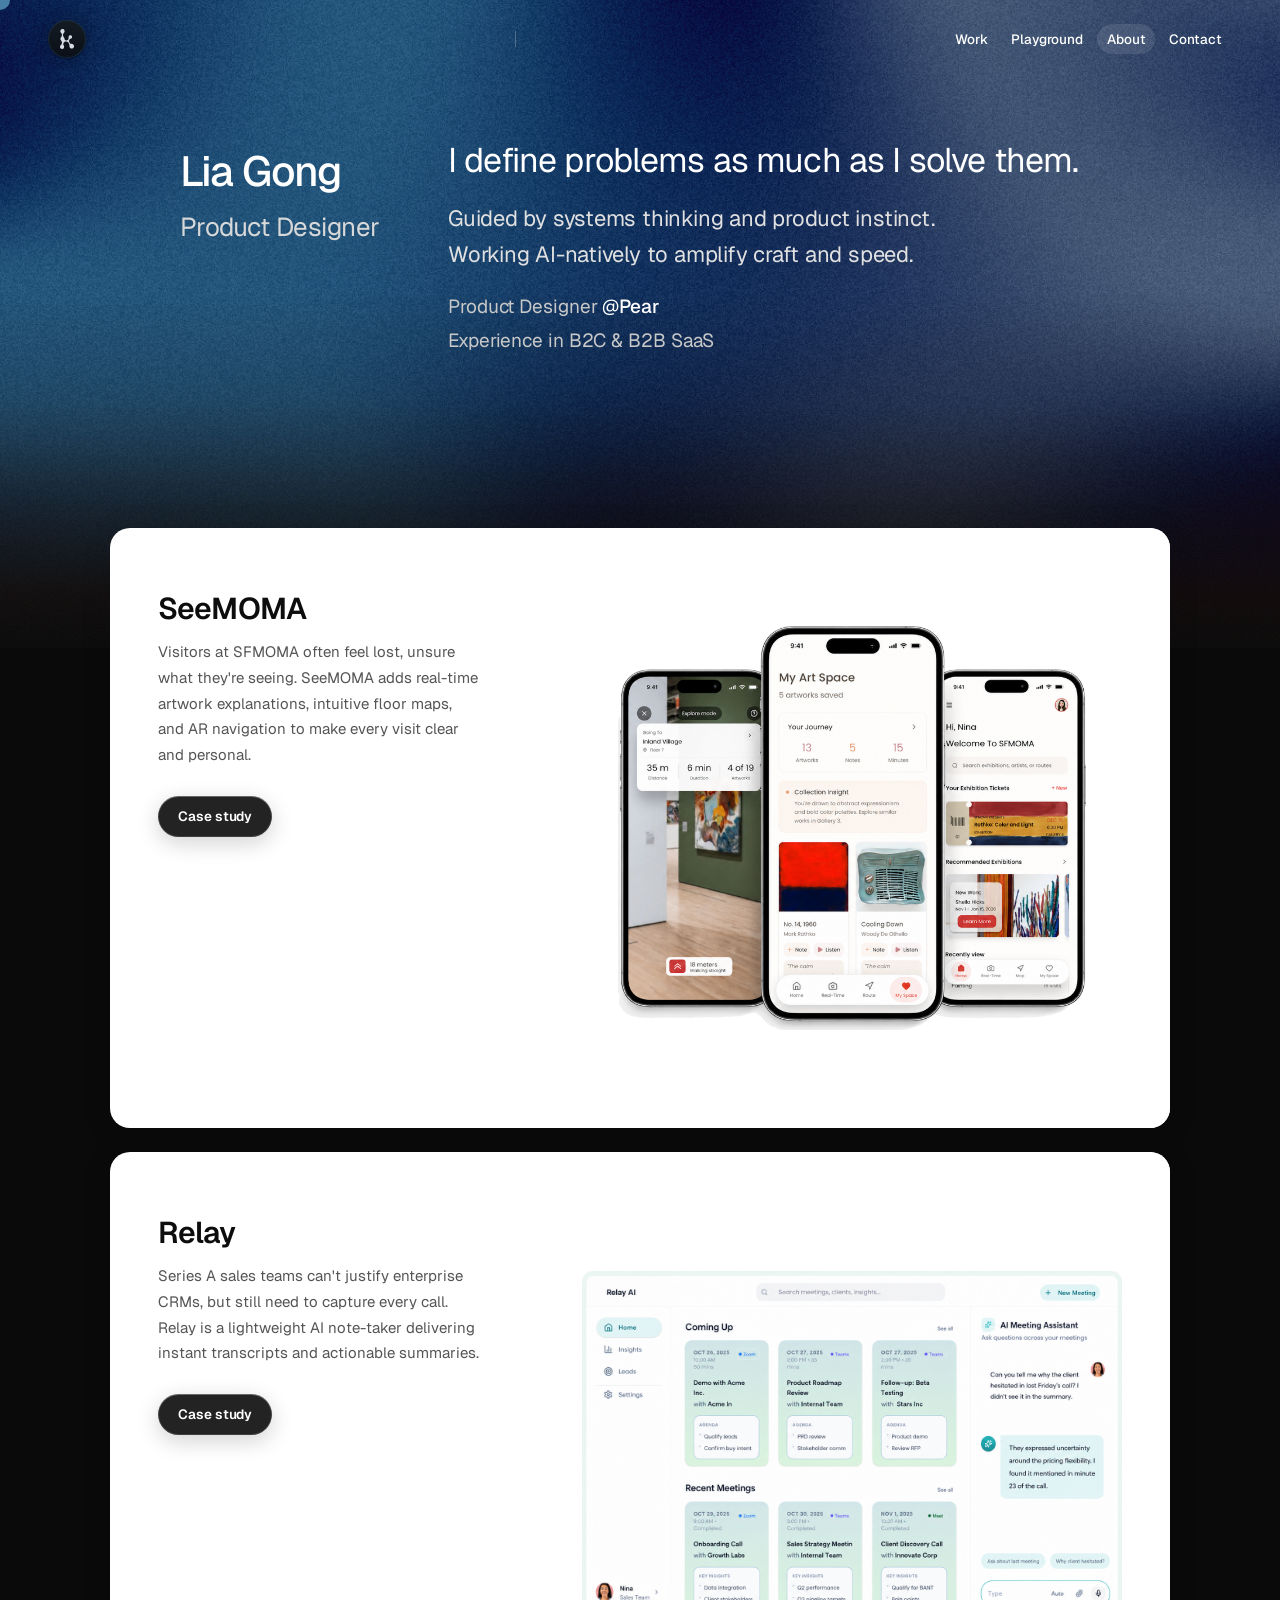
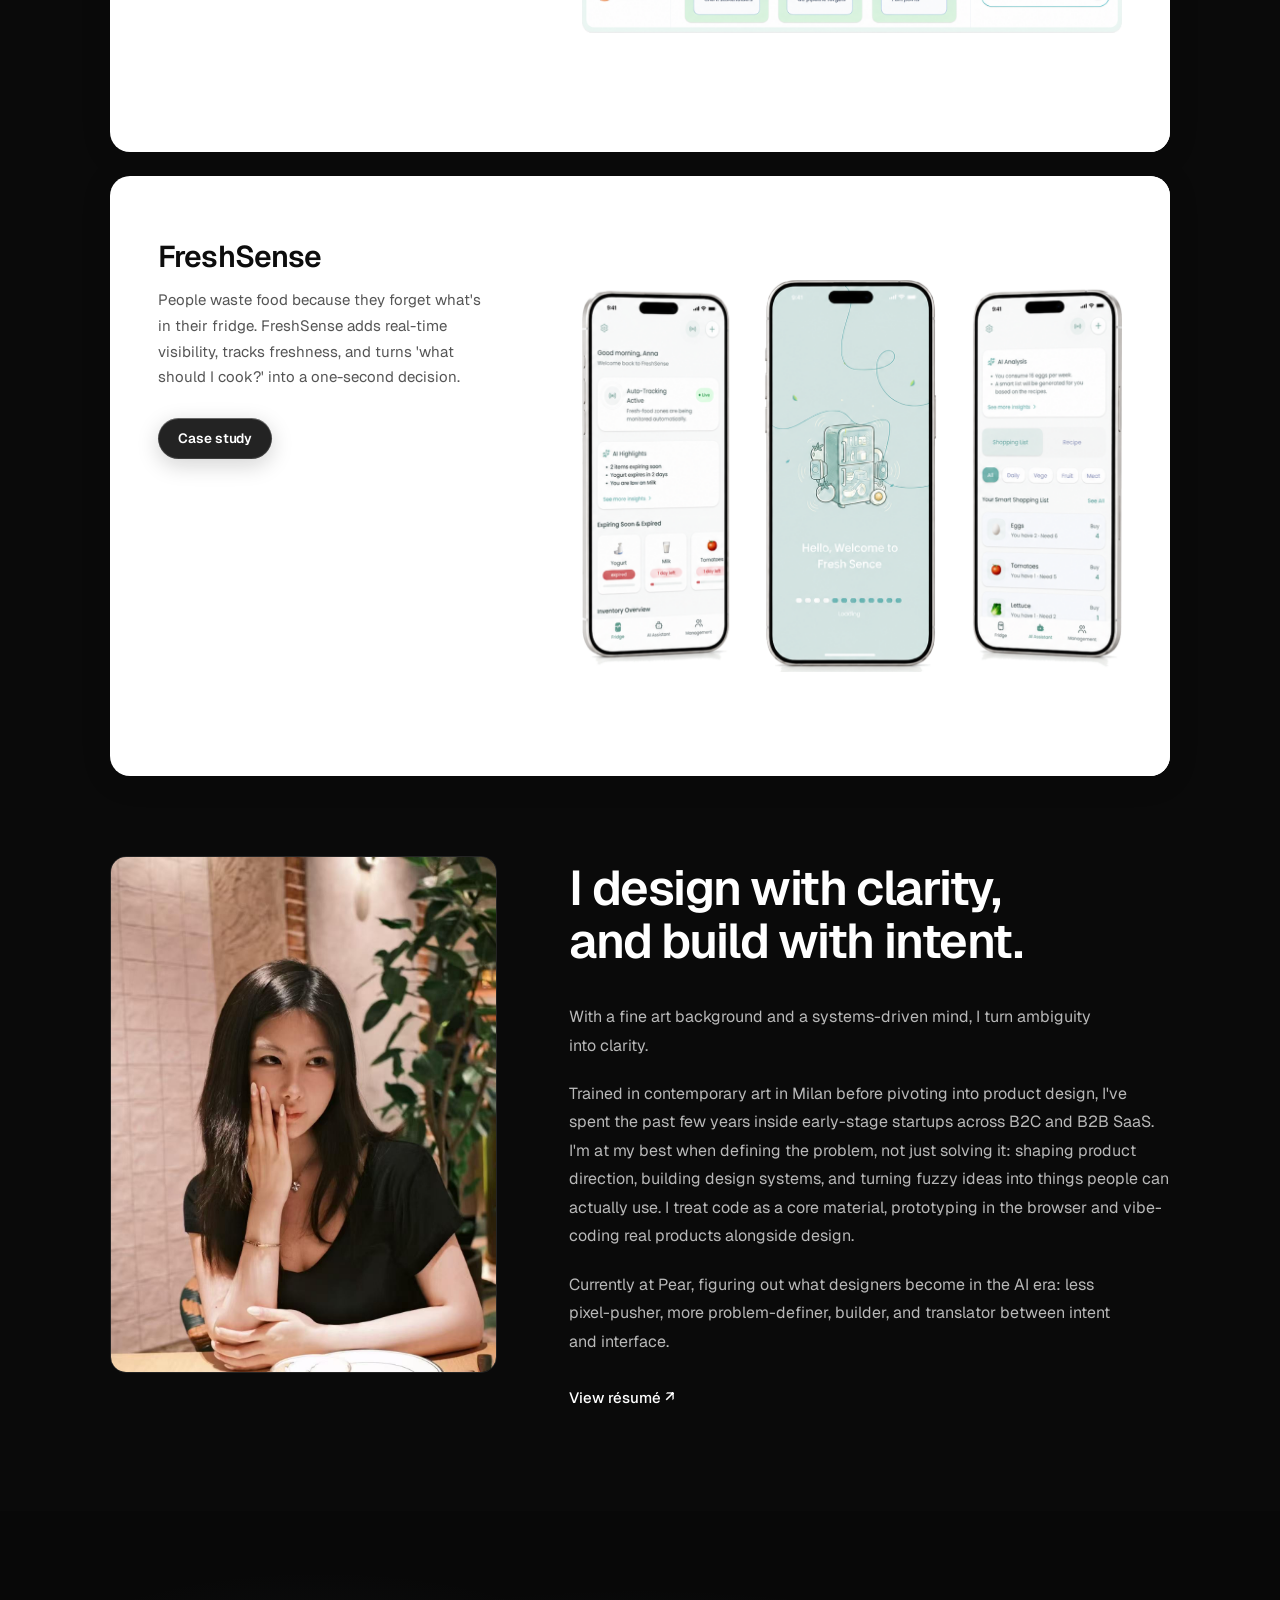
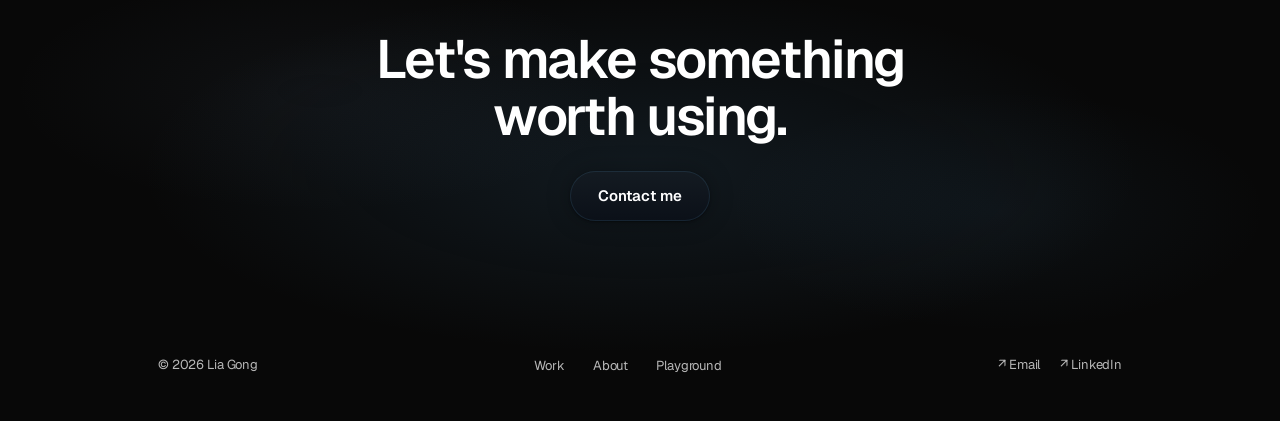
==== index.html @ f89f42bf "Rewrite About section copy Co-Authored-By: Claude Opus 4.7 (1M context) <noreply@anthropic.com>" ====
<!doctype html>
<html lang="en">
<head>
  <meta charset="utf-8">
  <meta name="viewport" content="width=device-width, initial-scale=1">
  <title>Lia Gong · Product Designer</title>
  <meta name="description" content="Product designer who turns ambiguity into clarity. Guided by systems thinking and a product-first mindset.">

  <!-- Design tokens — single source of truth at project root -->
  <link rel="stylesheet" href="colors_and_type.css">

  <style>
/* ============================================================
   RESET & BASE
   ============================================================ */
*, *::before, *::after { box-sizing: border-box; margin: 0; padding: 0; }
html { scroll-behavior: smooth; -webkit-font-smoothing: antialiased; text-rendering: optimizeLegibility; }
body { background: var(--paper); color: var(--ink); font-family: var(--sans); font-size: 16px; line-height: 1.55; overflow-x: hidden; }
a { color: inherit; text-decoration: none; transition: color var(--dur-fast) var(--ease-out); }
::selection { background: var(--accent); color: var(--accent-ink); }

/* ============================================================
   SPRING ANIMATIONS  (Addison-style: y→0 with spring overshoot)
   ============================================================ */
@keyframes springUp {
  0%   { opacity: 0; transform: translateY(36px); }
  55%  { opacity: 1; transform: translateY(-5px); }
  75%  { transform: translateY(2.5px); }
  90%  { transform: translateY(-1px); }
  100% { opacity: 1; transform: translateY(0); }
}
@keyframes springCard {
  0%   { opacity: 0; transform: translateY(56px); }
  55%  { opacity: 1; transform: translateY(-7px); }
  78%  { transform: translateY(3px); }
  92%  { transform: translateY(-1px); }
  100% { opacity: 1; transform: translateY(0); }
}

/* Hero elements — unified spring entrance (Addison-style) */
.hero-left  { opacity: 0; animation: springUp 0.75s cubic-bezier(0.22,1,0.36,1) 0.15s forwards; }
.hero-right { opacity: 0; animation: springUp 0.75s cubic-bezier(0.22,1,0.36,1) 0.30s forwards; }

/* General scroll reveal (non-card) */
.reveal { opacity: 0; transform: translateY(22px); transition: opacity 0.65s var(--ease-out), transform 0.65s var(--ease-out); }
.reveal.visible { opacity: 1; transform: none; }
.reveal-delay-1 { transition-delay: 90ms; }
.reveal-delay-2 { transition-delay: 180ms; }
.reveal-delay-3 { transition-delay: 270ms; }

/* ============================================================
   NAV
   ============================================================ */
.nav {
  position: fixed; top: 0; left: 50%; transform: translateX(-50%);
  width: 100%; max-width: 100%; z-index: 50;
  display: flex; align-items: center; justify-content: space-between;
  padding: 20px 48px;
  background: transparent;
  border-bottom: 1px solid transparent;
  transition:
    top 0.45s var(--ease-out),
    max-width 0.45s var(--ease-out),
    padding 0.45s var(--ease-out),
    background 0.45s var(--ease-out),
    border-radius 0.45s var(--ease-out),
    border-color 0.45s var(--ease-out),
    box-shadow 0.45s var(--ease-out),
    gap 0.45s var(--ease-out);
}
.nav.scrolled {
  top: 14px;
  width: fit-content;
  max-width: 560px;
  padding: 9px 14px;
  gap: 16px;
  justify-content: flex-start;
  background: var(--chrome-glass-strong);
  backdrop-filter: blur(20px); -webkit-backdrop-filter: blur(20px);
  border-radius: 999px;
  border-color: var(--tint-2);
  box-shadow: 0 0 0 1px var(--tint-1), 0 8px 32px rgba(0,0,0,0.55);
}

/* Logo glass — same recipe as .pill-btn: dark gradient base, layered pill
   shadow for the rim/glow, sweep shimmer on hover. Keeps brand consistency
   between the nav corner and the CTA buttons.                              */
.nav-logo {
  display: inline-flex; align-items: center; justify-content: center;
  flex-shrink: 0; text-decoration: none;
  width: 38px; height: 38px;
  background: var(--btn-bg);
  border-radius: 50%;
  box-shadow: var(--shadow-pill);
  position: relative; overflow: hidden;
  transition: box-shadow var(--dur-base) var(--ease-out),
              transform   var(--dur-fast) var(--ease-out);
}
.nav-logo::before {
  content: "";
  position: absolute; inset: 0;
  background: linear-gradient(105deg, transparent 35%, var(--tint-2) 50%, transparent 65%);
  transform: translateX(-100%);
  transition: transform 0.55s var(--ease-out);
  pointer-events: none;
}
.nav-logo:hover { box-shadow: var(--shadow-pill-glow); }
.nav-logo:hover::before { transform: translateX(120%); }
.nav-logo:active { transform: scale(0.97); }
.nav-logo img { display: block; position: relative; z-index: 1; }
.nav-divider {
  width: 1px; height: 16px;
  background: var(--tint-4);
  flex-shrink: 0;
  margin: 0 8px;
  opacity: 0;
  transition: opacity 0.45s var(--ease-out);
}
.nav.scrolled .nav-divider { opacity: 1; }

.nav-right { display: flex; align-items: center; gap: 20px; }
.nav-links { display: flex; gap: 4px; list-style: none; position: relative; }
.nav-links li { position: relative; z-index: 1; }
.nav-links a {
  display: block; padding: 5px 10px;
  font-size: 13.5px; font-weight: 500; color: var(--ink); letter-spacing: -0.005em;
  text-decoration: none; text-underline-offset: 4px;
  text-decoration-color: transparent;
  transition: text-decoration-color var(--dur-fast) var(--ease-out);
  border-radius: 6px;
}
/* pill handles all states — no underline */
.nav-links a:hover,
.nav-links a.active { text-decoration: none; }

/* sliding pill indicator */
.nav-indicator {
  position: absolute; top: 0; left: 0; height: 100%;
  background: var(--tint-2);
  border-radius: 999px;
  pointer-events: none;
  opacity: 0;
  transition: left 0.28s cubic-bezier(0.22,1,0.36,1),
              width 0.28s cubic-bezier(0.22,1,0.36,1),
              opacity 0.18s;
  z-index: 0;
}
.nav-indicator.visible { opacity: 1; }

/* Pill button */
.pill-btn {
  display: inline-flex; align-items: center; gap: 7px;
  font-family: var(--sans); font-size: 13.5px; font-weight: 600;
  color: var(--ink);
  background: var(--btn-bg);
  border: none; border-radius: 999px; padding: 10px 20px;
  cursor: pointer; letter-spacing: -0.005em;
  box-shadow: var(--shadow-pill); text-decoration: none;
  position: relative; overflow: hidden;
  transition: box-shadow var(--dur-base) var(--ease-out), transform var(--dur-fast) var(--ease-out), color var(--dur-fast) var(--ease-out);
}
.pill-btn::before {
  content: ""; position: absolute; inset: 0;
  background: linear-gradient(105deg, transparent 35%, var(--tint-2) 50%, transparent 65%);
  transform: translateX(-100%); transition: transform 0.55s var(--ease-out); pointer-events: none;
}
.pill-btn:hover { box-shadow: var(--shadow-pill-glow); color: var(--btn-hover-color); }
.pill-btn:hover::before { transform: translateX(120%); }
.pill-btn:active { transform: scale(0.97); }
.pill-btn-cta { font-size: 15px; padding: 13px 28px; }

/* ============================================================
   HERO  (2-column, compact so work peeks below fold)
   ============================================================ */
.hero {
  position: relative; min-height: 72vh;
  display: flex; align-items: flex-start;
  padding: 140px 60px 40px 180px; overflow: hidden;
  background: #0e0806;
  margin-bottom: -120px;
}
/* bottom fade into dark */
.hero::after {
  content: ""; position: absolute; inset: 0; z-index: 1; pointer-events: none;
  background: linear-gradient(
    to bottom,
    transparent 0%, transparent 45%,
    rgba(14,8,6,0.20) 62%,
    rgba(14,8,6,0.65) 78%,
    rgba(14,8,6,0.95) 92%,
    #080808 100%
  );
}
#hero-flow {
  position: absolute; inset: 0; width: 100%; height: 100%;
  z-index: 0; pointer-events: none;
  opacity: 0.65;
}
.hero-grain {
  position: absolute; inset: 0; z-index: 2; opacity: 0.055; pointer-events: none;
  background-image: url("data:image/svg+xml,%3Csvg viewBox='0 0 256 256' xmlns='http://www.w3.org/2000/svg'%3E%3Cfilter id='n'%3E%3CfeTurbulence type='fractalNoise' baseFrequency='0.75' numOctaves='4' stitchTiles='stitch'/%3E%3C/filter%3E%3Crect width='100%25' height='100%25' filter='url(%23n)'/%3E%3C/svg%3E");
  background-size: 200px;
}

/* 2-column grid */
.hero-layout {
  position: relative; z-index: 3;
  display: grid; grid-template-columns: 220px 1fr;
  gap: 48px; width: 100%; align-items: start;
  max-width: 1060px; margin: 0 auto;
}
/* hero-left & hero-right animate via @keyframes above — no extra opacity/transform needed */
.hero-left { display: flex; flex-direction: column; gap: 14px; padding-top: 8px; }
.hero-name-sm {
  font-family: var(--sans); font-weight: 500;
  font-size: 42px; letter-spacing: -0.03em; color: var(--ink); line-height: 1.12;
}
.hero-role-sm {
  font-size: 26px; font-weight: 400;
  color: #D8D8D8; letter-spacing: -0.02em; line-height: 1.4;
}
.hero-right { display: flex; flex-direction: column; gap: 20px; }
.hero-name {
  font-family: var(--sans); font-weight: 400;
  font-size: 34px;
  line-height: 1.22; letter-spacing: -0.025em; color: var(--ink); margin: 0;
}
.hero-sub {
  font-size: 22px; line-height: 1.60; color: #E0E0E0;
  max-width: 44ch; font-weight: 400; letter-spacing: -0.01em;
}
.hero-meta { display: flex; flex-direction: column; gap: 5px; }
.hero-meta span { font-size: 19px; color: #C8C8C8; letter-spacing: -0.005em; }
.hero-meta .at { color: var(--ink); font-weight: 500; text-decoration: none; }
.hero-meta .at:hover { text-decoration: underline; text-underline-offset: 4px; }
.hero-ctas { display: flex; gap: 10px; }

/* Buttons */
.btn {
  display: inline-flex; align-items: center; gap: 8px;
  font-family: var(--sans); font-size: 14px; font-weight: 600;
  padding: 12px 24px; border-radius: 999px;
  text-decoration: none; cursor: pointer; border: 1px solid transparent;
  letter-spacing: -0.005em; position: relative; overflow: hidden;
  transition: transform var(--dur-fast) var(--ease-out), box-shadow var(--dur-base) var(--ease-out), color var(--dur-fast) var(--ease-out), border-color var(--dur-fast) var(--ease-out), background var(--dur-fast) var(--ease-out);
}
.btn:active { transform: scale(0.97); }
.btn::before {
  content: ""; position: absolute; inset: 0;
  background: linear-gradient(105deg, transparent 35%, var(--tint-4) 50%, transparent 65%);
  transform: translateX(-100%); transition: transform 0.55s var(--ease-out); pointer-events: none;
}
.btn:hover::before { transform: translateX(120%); }
.btn-accent { background: var(--accent); color: var(--paper); border-color: var(--accent); }
.btn-accent:hover { box-shadow: 0 0 36px var(--accent-tint-4); transform: translateY(-1px); color: var(--paper); }
.btn-ghost { background: transparent; color: var(--ink-2); border-color: var(--line-strong); }
.btn-ghost:hover { border-color: var(--accent-tint-4); color: var(--accent); }

/* ============================================================
   SECTION DIVIDER  (dot + label + rule)
   ============================================================ */
.section-divider {
  display: flex; align-items: center; gap: 12px;
  padding: 0 48px; height: 36px;
}
.divider-dot {
  width: 9px; height: 9px; border-radius: 50%;
  background: var(--accent); flex-shrink: 0;
}
.divider-label {
  font-family: var(--mono); font-size: 11px; text-transform: uppercase;
  letter-spacing: 0.14em; color: var(--ink-3); white-space: nowrap;
}
.divider-rule { flex: 1; height: 1px; background: var(--line); max-width: 900px; }

/* ============================================================
   WORK SECTION — ADDISON-STYLE WHITE CARDS
   ============================================================ */
.work-section {
  padding: 0;
  display: flex; flex-direction: column; gap: 24px;
  background: transparent;
  max-width: 1060px;
  margin: 0 auto;
  position: relative; z-index: 10;
  /* spring entrance — triggered when section scrolls into view */
  opacity: 0; transform: translateY(60px);
  transition: none;
}
.work-section.visible {
  animation: springCard 0.90s cubic-bezier(0.22,1,0.36,1) 0.05s forwards;
}

/* ---- Sticky wrapper: the stacking magic ---- */
.wcard-wrap {
  position: sticky;
  top: 0;
  overflow: visible;
}
.wcard-wrap:nth-child(1) { z-index: 2; }
.wcard-wrap:nth-child(2) { z-index: 3; }
.wcard-wrap:nth-child(3) { z-index: 4; }

/* traffic-light dots (shared) */
.tl  { width: 10px; height: 10px; border-radius: 50%; display: inline-block; flex-shrink: 0; }
.tl-r { background: var(--bad); }
.tl-y { background: var(--warn); }
.tl-g { background: var(--good); }

/* live pulse dot */
.live-dot {
  width: 6px; height: 6px; border-radius: 50%;
  background: var(--accent); flex-shrink: 0;
  animation: livePulse 2.2s ease-in-out infinite;
}
@keyframes livePulse {
  0%, 100% { opacity: 1; box-shadow: 0 0 0 0 var(--accent-tint-4); }
  50%       { opacity: 0.5; box-shadow: 0 0 0 5px rgba(72,127,167,0); }
}

/* ---- Card shell ---- */
.wcard {
  display: grid; grid-template-columns: 40% 60%;
  height: 600px; border-radius: 20px; overflow: hidden;
  text-decoration: none; color: inherit;
  background: var(--ink);
  box-shadow: 0 4px 32px rgba(0,0,0,0.10), 0 1px 4px rgba(0,0,0,0.06);
  position: relative;
}

/* ---- Left info panel ---- */
.wcard-info {
  padding: 44px 48px 44px;
  display: flex; flex-direction: column;
  color: #111;
}
.wcard-top {
  display: flex; align-items: center; gap: 10px; margin-bottom: 20px;
}
.wcard-num { display: none; }
.wcard-live {
  display: flex; align-items: center; gap: 6px;
  font-family: var(--mono); font-size: 10px; color: var(--accent);
  letter-spacing: 0.07em;
}
.wcard-name {
  font-family: var(--sans); font-weight: 600;
  font-size: 30px; letter-spacing: -0.028em;
  color: #0d0d0d; line-height: 1.1; margin-bottom: 14px;
}
.wcard-desc {
  font-size: 15px; color: #555; line-height: 1.72;
  max-width: 38ch;
}
.wcard-cta {
  align-self: flex-start; margin-top: 28px;
  background: var(--chrome-glass-strong);
  -webkit-backdrop-filter: blur(16px) saturate(1.6);
  backdrop-filter: blur(16px) saturate(1.6);
  box-shadow: inset 0 1px 0 rgba(255,255,255,0.22),
              inset 0 0 0 1px rgba(255,255,255,0.12),
              0 6px 22px rgba(13,13,13,0.18);
  transition: box-shadow var(--dur-base) var(--ease-out),
              transform var(--dur-fast) var(--ease-out),
              color var(--dur-fast) var(--ease-out);
}
.wcard:hover .wcard-cta {
  color: var(--btn-hover-color);
  box-shadow: inset 0 1px 0 rgba(255,255,255,0.18),
              inset 0 0 0 1px rgba(72,127,167,0.45),
              0 8px 28px rgba(72,127,167,0.28);
}
.wcard:hover .wcard-cta::before { transform: translateX(120%); }

/* ---- Right device panel ---- */
.wcard-device {
  position: relative; overflow: hidden;
  background: #FFFFFF;
  display: flex; align-items: center; justify-content: center;
  padding: 44px 24px;
}
.wcard-cover {
  width: 100%; max-width: 540px; height: 404px;
  object-fit: contain;
  background: #FFFFFF;
  border-radius: 16px;
  display: block;
}
/* Browser mockup — web apps */
.wcard-browser {
  width: 100%; max-width: 560px;
  background: #0d0d0d; border-radius: 14px;
  border: 1px solid var(--tint-2);
  box-shadow: 0 16px 40px rgba(0,0,0,0.28), 0 0 0 1px var(--tint-1);
  overflow: hidden;
  display: flex; flex-direction: column;
}
.wbr-bar {
  height: 34px; background: #161616; border-bottom: 1px solid #1f1f1f;
  display: flex; align-items: center; gap: 6px; padding: 0 14px; flex-shrink: 0;
}
.wbr-url {
  margin-left: 10px; background: #222; border: 1px solid #2a2a2a;
  border-radius: 5px; padding: 3px 12px;
  font-family: var(--mono); font-size: 10px; color: #555;
  flex: 1; max-width: 260px;
}
.wbr-body {
  display: flex; flex: 1; overflow: hidden; min-height: 368px;
}
.wbr-sidebar {
  width: 168px; background: #0f0f0f; border-right: 1px solid var(--paper-3);
  padding: 14px 0; flex-shrink: 0;
}
.wbr-s-hd {
  font-family: var(--mono); font-size: 8.5px; text-transform: uppercase;
  letter-spacing: 0.13em; color: var(--line-strong); padding: 0 14px 8px;
}
.wbr-s-item {
  display: block; padding: 6px 14px; font-size: 11.5px; color: #555;
  border-radius: 5px; margin: 0 5px 1px;
}
.wbr-s-item.on { background: var(--accent-tint-2); color: var(--accent); font-weight: 500; }
.wbr-s-item.dim { color: var(--line-strong); font-size: 10.5px; }
.wbr-canvas {
  flex: 1; background: #080808; display: flex; flex-direction: column;
  align-items: center; justify-content: center; gap: 10px; padding: 20px;
}
.wbr-canvas-pill {
  background: var(--paper-3); border: 1px solid #2a2a2a; border-radius: 6px;
  padding: 7px 16px; font-family: var(--mono); font-size: 10px; color: #555;
}
.wbr-canvas-badge {
  padding: 5px 12px; border-radius: 6px; background: var(--accent-tint-2);
  border: 1px solid var(--accent-tint-3); font-family: var(--mono);
  font-size: 9.5px; color: var(--accent);
}
.wbr-panel {
  width: 188px; background: #0f0f0f; border-left: 1px solid var(--paper-3);
  padding: 14px 0; flex-shrink: 0;
}
.wbr-p-hd {
  font-family: var(--mono); font-size: 8.5px; text-transform: uppercase;
  letter-spacing: 0.13em; color: var(--line-strong); padding: 0 14px 8px;
}
.wbr-p-item {
  display: block; padding: 6px 14px; font-size: 11.5px; color: #555;
  border-radius: 5px; margin: 0 5px 1px;
}
.wbr-p-item.on { background: var(--accent-tint-2); color: var(--accent); }
.wbr-p-prompt {
  margin: 8px 12px 0; padding: 9px; background: var(--paper-3);
  border: 1px solid #252525; border-radius: 6px;
  font-size: 9.5px; color: var(--ink-4); line-height: 1.5;
}

/* Meeting-assistant body (Relay) */
.wbr-list { flex: 1; padding: 14px; display: flex; flex-direction: column; gap: 1px; background: #090909; }
.wbr-row { padding: 10px 12px; border-radius: 8px; display: flex; flex-direction: column; gap: 5px; }
.wbr-row.hi { background: var(--accent-tint-1); }
.wbr-row-lbl { font-size: 11px; color: #888; }
.wbr-row-bar { height: 3px; border-radius: 999px; background: var(--accent); }
.wbr-footer {
  padding: 10px 14px; border-top: 1px solid var(--paper-3);
  display: flex; flex-direction: column; gap: 4px;
}
.wbr-footer-lbl { font-size: 10px; color: #888; font-weight: 500; font-family: var(--mono); }
.wbr-footer-sub { font-size: 9px; color: #444; font-family: var(--mono); }
.wbr-footer-bar { height: 3px; border-radius: 999px; background: var(--accent-glow); margin-top: 4px; }

/* Phone mockup — iOS apps */
.wcard-phone-wrap {
  position: absolute; bottom: -8px;
  left: 50%; transform: translateX(-50%);
  display: flex; align-items: flex-end; justify-content: center;
}
.wcard-phone {
  width: 220px; background: #111; border-radius: 36px;
  border: 8px solid #1c1c1c;
  box-shadow:
    0 0 0 1px var(--tint-1),
    0 -16px 64px rgba(0,0,0,0.45);
  overflow: hidden; position: relative;
}
.phone-notch {
  width: 100px; height: 28px; background: #111;
  border-radius: 0 0 20px 20px;
  position: absolute; top: 0; left: 50%; transform: translateX(-50%);
  z-index: 2;
}
.phone-screen { background: var(--paper); padding: 40px 0 20px; min-height: 440px; display: flex; flex-direction: column; }
.phone-bar {
  padding: 0 16px 12px;
  font-size: 11px; font-weight: 600; color: #fff; letter-spacing: -0.01em;
}
.phone-row {
  padding: 9px 16px; border-bottom: 1px solid var(--paper-3);
  display: flex; flex-direction: column; gap: 4px;
}
.phone-row-lbl { font-size: 9.5px; color: #888; }
.phone-row-bar { height: 2.5px; border-radius: 999px; }
.phone-row-warn { color: var(--warn) !important; }
.phone-row-bad  { color: var(--bad)  !important; }
.phone-suggestion {
  margin: 10px 14px 0; padding: 10px 12px;
  background: var(--paper-3); border: 1px solid #2a2a2a; border-radius: 10px;
}
.phone-sug-title { font-size: 10px; font-weight: 600; color: #fff; margin-bottom: 3px; }
.phone-sug-sub { font-size: 9px; color: #666; }
.phone-home { height: 4px; width: 80px; background: #fff; border-radius: 999px; opacity: 0.25; margin: 16px auto 0; }

/* reveal-work removed — section uses whole-section spring entrance */

/* ============================================================
   ABOUT SECTION
   ============================================================ */
.about-section { padding: 80px 48px 100px; }
.about-wrap {
  display: grid; grid-template-columns: 1fr 1.55fr;
  gap: 72px; align-items: start;
  max-width: 1060px; margin: 0 auto;
}

/* Left: name + photo */
.about-left {
  position: sticky; top: 100px;
  display: flex; flex-direction: column; gap: 20px;
}
.about-name-label {
  font-family: var(--sans); font-weight: 600;
  font-size: 28px; letter-spacing: -0.03em; color: var(--ink); line-height: 1.15;
}
.about-portrait {
  width: 100%; aspect-ratio: 3/4; border-radius: 16px;
  overflow: hidden; background: #0e0e0e;
  border: 1px solid var(--line);
}
.about-portrait img {
  width: 100%; height: 100%; object-fit: cover; object-position: center top;
  display: block;
}

/* Right: headline + bio */
.about-content { display: flex; flex-direction: column; gap: 0; padding-top: 6px; }
.about-h {
  font-family: var(--sans); font-weight: 600;
  font-size: clamp(32px, 3.8vw, 52px);
  line-height: 1.08; letter-spacing: -0.03em; color: var(--ink); margin-bottom: 36px;
}
.about-bio {
  display: flex; flex-direction: column; gap: 20px;
}
.about-bio p { font-size: 16px; line-height: 1.78; color: var(--ink-2); }
.about-resume {
  display: inline-flex; align-items: center; gap: 5px;
  font-size: 15px; color: var(--ink); font-weight: 500; margin-top: 10px;
  padding-bottom: 1px; border-bottom: 1px solid transparent;
  transition: color var(--dur-fast) var(--ease-out), border-color var(--dur-fast) var(--ease-out);
}
.about-resume:hover { color: var(--accent); border-color: var(--accent); }

/* ============================================================
   CTA BAND
   ============================================================ */
.cta-footer-wrap {
  position: relative;
  background: #080808;
}
.cta-footer-wrap::before {
  content: ""; position: absolute;
  top: 0; left: 0; right: 0; bottom: 0;
  background:
    radial-gradient(ellipse 60% 280px at 50% 260px, var(--accent-tint-2), transparent 65%),
    radial-gradient(ellipse 40% 200px at 25% 180px, rgba(109,132,163,0.07), transparent 60%),
    radial-gradient(ellipse 35% 200px at 78% 300px, var(--accent-tint-1), transparent 60%);
  pointer-events: none;
}
.cta-band {
  background: transparent;
  padding: 120px 48px 100px; text-align: center;
  display: flex; flex-direction: column; align-items: center; gap: 18px;
  position: relative;
}
.cta-h {
  font-family: var(--sans); font-weight: 600;
  font-size: clamp(30px, 4.2vw, 54px);
  line-height: 1.06; letter-spacing: -0.03em; color: var(--ink);
  max-width: 18ch; position: relative;
}
.cta-sub { font-size: 16px; color: var(--ink-3); position: relative; }
.cta-actions { display: flex; gap: 12px; margin-top: 8px; position: relative; }

/* ============================================================
   FOOTER
   ============================================================ */
.footer-outer {
  background: transparent;
  position: relative;
}
.footer {
  padding: 32px 48px 44px;
  display: flex; justify-content: space-between; align-items: center;
  flex-wrap: wrap; gap: 16px;
  max-width: 1060px; margin: 0 auto; width: 100%;
  position: relative; z-index: 1;
}
.footer-copy { font-size: 13px; color: var(--ink-2); letter-spacing: -0.01em; }
.footer-nav { display: flex; gap: 28px; list-style: none; }
.footer-nav a { font-size: 13px; color: var(--ink-2); letter-spacing: -0.01em; transition: color var(--dur-fast) var(--ease-out); }
.footer-nav a:hover { color: var(--ink); }
.footer-social { display: flex; gap: 20px; }
.footer-social a { font-size: 13px; color: var(--ink-2); letter-spacing: -0.01em; text-decoration: none; transition: color var(--dur-fast) var(--ease-out); }
.footer-social a:hover { color: var(--ink); }

/* ============================================================
   ANIMATIONS
   ============================================================ */

/* Dot orbit glow — logo accent */
@keyframes dotOrbit {
  0%   { text-shadow:  3px  0   7px var(--accent); }
  25%  { text-shadow:  0    3px 7px var(--accent); }
  50%  { text-shadow: -3px  0   7px var(--accent); }
  75%  { text-shadow:  0   -3px 7px var(--accent); }
  100% { text-shadow:  3px  0   7px var(--accent); }
}

/* Click ripple */
.ripple {
  position: fixed; border-radius: 50%; transform: scale(0);
  pointer-events: none; z-index: 9999;
  animation: rippleOut 0.65s var(--ease-out) forwards;
}
@keyframes rippleOut { to { transform: scale(1); opacity: 0; } }

/* ============================================================
   PROJECT MODAL
   ============================================================ */
.modal-scrim {
  position: fixed; inset: 0;
  background: rgba(0,0,0,0.78);
  backdrop-filter: blur(14px); -webkit-backdrop-filter: blur(14px);
  z-index: 200; display: flex; align-items: flex-end; justify-content: center;
  opacity: 0; pointer-events: none;
  transition: opacity var(--dur-base) var(--ease-out);
}
.modal-scrim.open { opacity: 1; pointer-events: all; }
.modal-sheet {
  width: 100%; max-width: 880px; max-height: 88vh;
  background: var(--paper-2); border: 1px solid var(--line-strong);
  border-bottom: none; border-radius: 20px 20px 0 0;
  overflow-y: auto; transform: translateY(100%);
  transition: transform var(--dur-slow) var(--ease-out);
  scrollbar-width: none;
}
.modal-sheet::-webkit-scrollbar { display: none; }
.modal-scrim.open .modal-sheet { transform: translateY(0); }
.modal-drag { width: 40px; height: 4px; background: var(--line-strong); border-radius: 999px; margin: 16px auto 0; }
.modal-header {
  display: flex; justify-content: space-between; align-items: center;
  padding: 18px 32px 16px; border-bottom: 1px solid var(--line);
  position: sticky; top: 0; background: var(--paper-2); z-index: 1;
}
.modal-header-eyebrow { font-family: var(--mono); font-size: 10px; text-transform: uppercase; letter-spacing: 0.14em; color: var(--accent); }
.modal-close-btn {
  background: var(--paper-3); border: 1px solid var(--line); border-radius: 50%;
  width: 32px; height: 32px; display: flex; align-items: center; justify-content: center;
  font-size: 16px; color: var(--ink-3); cursor: pointer; line-height: 1;
  transition: color var(--dur-fast) var(--ease-out), border-color var(--dur-fast) var(--ease-out);
}
.modal-close-btn:hover { color: var(--ink); border-color: var(--line-strong); }
.modal-img-area {
  aspect-ratio: 16/7; position: relative; overflow: hidden;
  margin: 24px 32px 0; border-radius: 12px; border: 1px solid var(--line);
  background: #060d13;
}
.modal-img-area::before {
  content: ""; position: absolute; inset: 0; z-index: 1; pointer-events: none;
  background:
    radial-gradient(ellipse 50% 80% at 28% 50%, var(--btn-border), transparent 60%),
    linear-gradient(90deg, var(--accent-tint-2) 0%, transparent 18%, transparent 82%, var(--accent-tint-1) 100%);
}
.modal-body { padding: 28px 32px 40px; }
.modal-title { font-family: var(--sans); font-weight: 600; font-size: clamp(28px, 3.5vw, 42px); line-height: 1.05; letter-spacing: -0.025em; margin: 0 0 14px; color: var(--ink); }
.modal-desc { font-size: 16px; line-height: 1.7; color: var(--ink-2); margin: 0 0 12px; }
.modal-meta-grid {
  display: grid; grid-template-columns: auto 1fr; gap: 12px 28px;
  margin-top: 28px; padding-top: 24px; border-top: 1px solid var(--line);
}
.modal-meta-grid dt { font-family: var(--mono); font-size: 10px; text-transform: uppercase; letter-spacing: 0.14em; color: var(--ink-4); align-self: center; }
.modal-meta-grid dd { margin: 0; font-size: 14px; color: var(--ink-2); }

/* ============================================================
   PASSWORD GATE
   ============================================================ */
.pw-scrim {
  position: fixed; inset: 0;
  background: rgba(0,0,0,0.78);
  backdrop-filter: blur(14px); -webkit-backdrop-filter: blur(14px);
  z-index: 210; display: flex; align-items: center; justify-content: center;
  opacity: 0; pointer-events: none;
  transition: opacity var(--dur-base) var(--ease-out);
}
.pw-scrim.open { opacity: 1; pointer-events: all; }
.pw-card {
  position: relative;
  width: 100%; max-width: 360px; margin: 24px;
  background: var(--paper-2); border: 1px solid var(--line-strong);
  border-radius: 18px; padding: 34px 30px 30px;
  text-align: center;
  transform: translateY(14px) scale(0.98);
  transition: transform var(--dur-base) var(--ease-out);
}
.pw-scrim.open .pw-card { transform: translateY(0) scale(1); }
.pw-card.shake { animation: pwShake 0.4s var(--ease-out); }
@keyframes pwShake {
  0%,100% { transform: translateX(0); }
  20%,60% { transform: translateX(-7px); }
  40%,80% { transform: translateX(7px); }
}
.pw-close {
  position: absolute; top: 14px; right: 14px;
  background: var(--paper-3); border: 1px solid var(--line); border-radius: 50%;
  width: 30px; height: 30px; display: flex; align-items: center; justify-content: center;
  font-size: 15px; color: var(--ink-3); cursor: pointer; line-height: 1;
  transition: color var(--dur-fast) var(--ease-out), border-color var(--dur-fast) var(--ease-out);
}
.pw-close:hover { color: var(--ink); border-color: var(--line-strong); }
.pw-eyebrow {
  font-family: var(--mono); font-size: 10px; text-transform: uppercase;
  letter-spacing: 0.14em; color: var(--accent); margin-bottom: 12px;
}
.pw-title {
  font-family: var(--sans); font-weight: 600; font-size: 20px;
  letter-spacing: -0.02em; color: var(--ink); margin: 0 0 8px;
}
.pw-sub { font-size: 13px; line-height: 1.6; color: var(--ink-3); margin: 0 0 20px; }
.pw-form { display: flex; flex-direction: column; gap: 10px; }
.pw-input {
  width: 100%; padding: 12px 16px; box-sizing: border-box;
  background: var(--paper-3); border: 1px solid var(--line);
  border-radius: 10px; font-family: var(--sans); font-size: 14px;
  color: var(--ink); text-align: center; letter-spacing: 0.04em;
  transition: border-color var(--dur-fast) var(--ease-out);
}
.pw-input:focus { outline: none; border-color: var(--accent); }
.pw-input::placeholder { color: var(--ink-4); letter-spacing: 0; }
.pw-submit {
  width: 100%; padding: 12px 16px; box-sizing: border-box;
  background: var(--accent); color: var(--accent-ink);
  border: none; border-radius: 10px;
  font-family: var(--sans); font-size: 14px; font-weight: 600;
  cursor: pointer;
  transition: filter var(--dur-fast) var(--ease-out);
}
.pw-submit:hover { filter: brightness(1.12); }
.pw-error {
  font-size: 12px; color: var(--bad); min-height: 15px;
  margin: 2px 0 0; opacity: 0;
  transition: opacity var(--dur-fast) var(--ease-out);
}
.pw-error.show { opacity: 1; }

/* ============================================================
   CUSTOM CURSOR
   ============================================================ */
body { cursor: none; }
*, a, button, [data-project], .wcard { cursor: none !important; }

.cursor-dot {
  width: 20px; height: 20px;
  background: var(--accent);
  border-radius: 50%;
  position: fixed; top: 0; left: 0;
  pointer-events: none; z-index: 10001;
  transform: translate(-50%, -50%);
  transition: width 0.18s var(--ease-out), height 0.18s var(--ease-out), opacity 0.18s;
}
.cursor-ring { display: none; }
/* Hover: ball grows */
body.cur-hover .cursor-dot { width: 30px; height: 30px; }
/* Click: ball presses */
body.cur-click .cursor-dot { width: 10px; height: 10px; }


/* (slide-reveal variants removed — work list uses reveal-work instead) */

/* ============================================================
   RESPONSIVE
   ============================================================ */
@media (max-width: 900px) {
  .nav { padding: 16px 24px; }
  .nav.scrolled { top: 10px; max-width: calc(100% - 32px); padding: 9px 14px; }
  .nav-links { display: none; }
  /* Hero: stack to single column */
  .hero { padding: 100px 24px 52px; min-height: auto; }
  .hero-layout { grid-template-columns: 1fr; gap: 20px; }
  .hero-left { padding-top: 0; }
  .hero-name-sm, .hero-role-sm { font-size: 22px; }
  .section-divider { padding: 0 24px; }
  /* Work cards: stack device below info */
  .work-section { padding: 12px 16px 64px; gap: 12px; }
  .wcard-wrap { position: static; }  /* disable sticky on mobile */
  .work-section { gap: 12px; }
  .wcard { grid-template-columns: 1fr; height: auto; min-height: auto; }
  .wcard-device { min-height: 260px; padding: 24px; }
  .wcard-browser { width: 90%; right: 5%; }
  .wcard-phone-wrap { right: auto; }
  .about-section { padding: 20px 24px 64px; }
  .about-wrap { grid-template-columns: 1fr; gap: 40px; }
  .about-portrait { position: static; aspect-ratio: 4/3; }
  .cta-band { padding: 80px 24px; }
  .cta-actions { flex-direction: column; width: 100%; max-width: 280px; }
  .footer { flex-direction: column; text-align: center; gap: 18px; padding: 24px 24px 36px; }
  .footer-social { justify-content: center; }
}
@media (prefers-reduced-motion: reduce) {
  .reveal { opacity: 1; transform: none; transition: none; }
  .footer-brand .dot { animation: none; }
}

  </style>
</head>
<body>

<!-- ============================================================
     NAV
     ============================================================ -->
<header class="nav" id="nav">
  <a href="#" class="nav-logo" aria-label="Lia Gong home">
    <img src="logo1.svg" alt="Lia Gong" width="14" height="20">
  </a>
  <span class="nav-divider" aria-hidden="true"></span>
  <div class="nav-right">
    <ul class="nav-links">
      <span class="nav-indicator" aria-hidden="true"></span>
      <li><a href="#work">Work</a></li>
      <li><a href="playground.html">Playground</a></li>
      <li><a href="#about">About</a></li>
      <li><a href="#contact">Contact</a></li>
    </ul>
  </div>
</header>


<!-- ============================================================
     HERO
     ============================================================ -->
<section class="hero" id="home">

  <canvas id="hero-flow" aria-hidden="true"></canvas>
  <div class="hero-grain" aria-hidden="true"></div>

  <div class="hero-layout">

    <!-- Left column: identity -->
    <div class="hero-left">
      <span class="hero-name-sm">Lia Gong</span>
      <span class="hero-role-sm">Product Designer</span>
    </div>

    <!-- Right column: statement + meta + CTAs -->
    <div class="hero-right">
      <h1 class="hero-name">I define problems as much as I solve them.</h1>
      <p class="hero-sub">Guided by systems thinking and product instinct.<br>Working AI-natively to amplify craft and speed.</p>
      <div class="hero-meta">
        <span>Product Designer <span style="color:var(--ink)">@</span><a href="https://about.pear.us/" class="at" target="_blank" rel="noopener">Pear</a></span>
        <span>Experience in B2C &amp; B2B SaaS</span>
      </div>
    </div>

  </div>
</section>


<!-- ============================================================
     WORK SECTION
     ============================================================ -->
<section class="work-section reveal-work" id="work">

  <!-- ── 01 SeeMOMA ──────────────────────────────────────── -->
  <div class="wcard-wrap">
  <a class="wcard" href="sfmoma-casestudy.html" data-project="seemoma">

    <div class="wcard-info">
      <div class="wcard-top">
        <span class="wcard-num">01</span>
      </div>
      <h2 class="wcard-name">SeeMOMA</h2>
      <p class="wcard-desc">Visitors at SFMOMA often feel lost, unsure what they're seeing. SeeMOMA adds real-time artwork explanations, intuitive floor maps, and AR navigation to make every visit clear and personal.</p>
      <span class="wcard-cta pill-btn">Case study</span>
    </div>

    <div class="wcard-device">
      <img class="wcard-cover" src="casestudy-moma/seemoma-cover.png" alt="SeeMOMA app screens: AR navigation, personal art space, and home">
    </div>

  </a>
  </div><!-- /wcard-wrap -->

  <!-- ── 02 Relay ────────────────────────────────────────── -->
  <div class="wcard-wrap">
  <a class="wcard" href="#" data-locked="relay-casestudy.html">

    <div class="wcard-info">
      <div class="wcard-top">
        <span class="wcard-num">02</span>
      </div>
      <h2 class="wcard-name">Relay</h2>
      <p class="wcard-desc">Series A sales teams can't justify enterprise CRMs, but still need to capture every call. Relay is a lightweight AI note-taker delivering instant transcripts and actionable summaries.</p>
      <span class="wcard-cta pill-btn">Case study</span>
    </div>

    <div class="wcard-device">
      <img class="wcard-cover" src="casestudy/relay-cover.png" alt="Relay app: meeting list with live transcript and AI summary">
    </div>

  </a>
  </div><!-- /wcard-wrap -->

  <!-- ── 03 FreshSense ───────────────────────────────────── -->
  <div class="wcard-wrap">
  <a class="wcard" href="fridge-casestudy.html" data-project="freshsense">

    <div class="wcard-info">
      <div class="wcard-top">
        <span class="wcard-num">03</span>
      </div>
      <h2 class="wcard-name">FreshSense</h2>
      <p class="wcard-desc">People waste food because they forget what's in their fridge. FreshSense adds real-time visibility, tracks freshness, and turns 'what should I cook?' into a one-second decision.</p>
      <span class="wcard-cta pill-btn">Case study</span>
    </div>

    <div class="wcard-device">
      <img class="wcard-cover" src="casestudy/fridge-cover.png" alt="FreshSense app screens: home, fridge welcome, and smart shopping list">
    </div>

  </a>
  </div><!-- /wcard-wrap -->

</section>


<!-- ============================================================
     ABOUT SECTION
     ============================================================ -->
<section class="about-section" id="about">
  <div class="about-wrap">

    <!-- Left: photo -->
    <div class="about-left reveal">
      <div class="about-portrait">
        <img src="./lia-photo.jpg" alt="Lia Gong">
      </div>
    </div>

    <!-- Right: headline + bio -->
    <div class="about-content reveal reveal-delay-1">
      <h2 class="about-h">I design with clarity, and build with intent.</h2>
      <div class="about-bio">
        <p>With a fine art background and a systems-driven mind, I turn ambiguity into clarity.</p>
        <p>Trained in contemporary art in Milan before pivoting into product design, I've spent the past few years inside early-stage startups across B2C and B2B SaaS. I'm at my best when defining the problem, not just solving it: shaping product direction, building design systems, and turning fuzzy ideas into things people can actually use. I treat code as a core material, prototyping in the browser and vibe-coding real products alongside design.</p>
        <p>Currently at Pear, figuring out what designers become in the AI era: less pixel-pusher, more problem-definer, builder, and translator between intent and interface.</p>
        <a href="mailto:hello@lia.design" class="about-resume">View résumé ↗</a>
      </div>
    </div>

  </div>
</section>




<!-- ============================================================
     CTA BAND + FOOTER (unified wrapper — no seam)
     ============================================================ -->
<div class="cta-footer-wrap">
  <section class="cta-band" id="contact">
    <h2 class="cta-h reveal">Let's make something worth using.</h2>

    <div class="cta-actions reveal reveal-delay-2">
      <a href="mailto:hello@lia.design" class="pill-btn pill-btn-cta">Contact me</a>
    </div>
  </section>

  <div class="footer-outer">
    <footer class="footer">
      <span class="footer-copy">© 2026 Lia Gong</span>
      <ul class="footer-nav">
        <li><a href="#work">Work</a></li>
        <li><a href="#about">About</a></li>
        <li><a href="playground.html">Playground</a></li>
      </ul>
      <div class="footer-social">
        <a href="mailto:hello@lia.design">↗ Email</a>
        <a href="https://linkedin.com" target="_blank" rel="noopener">↗ LinkedIn</a>
      </div>
    </footer>
  </div>
</div>


<!-- ============================================================
     PROJECT MODAL
     ============================================================ -->
<div class="modal-scrim" id="modal-scrim" role="dialog" aria-modal="true" aria-labelledby="modal-title">
  <div class="modal-sheet">
    <div class="modal-drag"></div>
    <div class="modal-header">
      <span class="modal-header-eyebrow" id="modal-eyebrow">—</span>
      <button class="modal-close-btn" id="modal-close" aria-label="Close">✕</button>
    </div>
    <div class="modal-img-area"></div>
    <div class="modal-body">
      <h2 class="modal-title" id="modal-title">—</h2>
      <p class="modal-desc"  id="modal-desc">—</p>
      <dl class="modal-meta-grid">
        <dt>Year</dt>   <dd id="modal-year">—</dd>
        <dt>Role</dt>   <dd id="modal-role">—</dd>
        <dt>Team</dt>   <dd id="modal-team">—</dd>
        <dt>Impact</dt> <dd id="modal-impact">—</dd>
        <dt>Tools</dt>  <dd id="modal-tools">—</dd>
      </dl>
    </div>
  </div>
</div>


<!-- ============================================================
     PASSWORD GATE
     ============================================================ -->
<div class="pw-scrim" id="pw-scrim" role="dialog" aria-modal="true" aria-labelledby="pw-title">
  <div class="pw-card">
    <button class="pw-close" id="pw-close" aria-label="Close">✕</button>
    <div class="pw-eyebrow">Protected</div>
    <h2 class="pw-title" id="pw-title">Password required</h2>
    <p class="pw-sub">This case study is under NDA. Enter the password to view it.</p>
    <form class="pw-form" id="pw-form">
      <input class="pw-input" id="pw-input" type="password" placeholder="Password" autocomplete="off" aria-label="Password">
      <button class="pw-submit" type="submit">View case study</button>
      <p class="pw-error" id="pw-error">Incorrect password. Try again.</p>
    </form>
  </div>
</div>

<!-- Cursor elements -->
<div class="cursor-dot"  id="cursor-dot"  aria-hidden="true"></div>
<div class="cursor-ring" id="cursor-ring" aria-hidden="true"></div>

<!-- ============================================================
     JS
     ============================================================ -->
<script>
(function () {

  /* ---- nav shrink on scroll ---- */
  var nav = document.getElementById("nav");
  window.addEventListener("scroll", function () {
    nav.classList.toggle("scrolled", window.scrollY > 40);
  }, { passive: true });

  /* ---- custom cursor ---- */
  var dot  = document.getElementById("cursor-dot");
  var ring = document.getElementById("cursor-ring");
  var mouseX = 0, mouseY = 0, ringX = 0, ringY = 0;

  if (!('ontouchstart' in window)) {
    document.addEventListener("mousemove", function (e) {
      mouseX = e.clientX; mouseY = e.clientY;
      dot.style.left = mouseX + "px";
      dot.style.top  = mouseY + "px";
    });

    (function ringLerp() {
      ringX += (mouseX - ringX) * 0.10;
      ringY += (mouseY - ringY) * 0.10;
      ring.style.left = ringX + "px";
      ring.style.top  = ringY + "px";
      requestAnimationFrame(ringLerp);
    })();

    document.addEventListener("mousedown", function () { document.body.classList.add("cur-click"); });
    document.addEventListener("mouseup",   function () { document.body.classList.remove("cur-click"); });

    document.querySelectorAll("a, button, [data-project], .wcard, .pill-btn, .btn").forEach(function (el) {
      el.addEventListener("mouseenter", function () { document.body.classList.add("cur-hover"); });
      el.addEventListener("mouseleave", function () { document.body.classList.remove("cur-hover"); });
    });
  } else {
    dot.style.display  = "none";
    ring.style.display = "none";
    document.body.style.cursor = "";
  }

  /* ---- scroll reveal ---- */
  var io = new IntersectionObserver(function (entries) {
    entries.forEach(function (e) {
      if (e.isIntersecting) { e.target.classList.add("visible"); io.unobserve(e.target); }
    });
  }, { threshold: 0.06 });
  document.querySelectorAll(".reveal, .reveal-work").forEach(function (el) { io.observe(el); });

  /* ---- nav scrollspy + sliding pill indicator ---- */
  var nav        = document.querySelector("header.nav");
  var navLinks   = document.querySelectorAll(".nav-links a");
  var indicator  = document.querySelector(".nav-indicator");
  var navList    = document.querySelector(".nav-links");

  function placeIndicator(el) {
    if (!el || !indicator) return;
    var lr = navList.getBoundingClientRect();
    var er = el.getBoundingClientRect();
    indicator.style.left  = (er.left - lr.left) + "px";
    indicator.style.width = er.width + "px";
    indicator.classList.add("visible");
  }

  function setActiveNav(id) {
    navLinks.forEach(function(a) {
      a.classList.toggle("active", a.getAttribute("href") === "#" + id);
    });
    placeIndicator(navList.querySelector("a.active"));
  }

  /* hover: pill follows cursor; mouseleave: snap back to active */
  navLinks.forEach(function(a) {
    a.addEventListener("mouseenter", function() { placeIndicator(a); });
  });
  if (navList) {
    navList.addEventListener("mouseleave", function() {
      placeIndicator(navList.querySelector("a.active"));
    });
  }

  /* init: place on first active link as soon as DOM ready */
  (function initIndicator() {
    var first = navList.querySelector("a.active") || navList.querySelector("a");
    if (first) placeIndicator(first);
  })();

  var spySections = [
    document.getElementById("work"),
    document.getElementById("about"),
    document.getElementById("contact")
  ].filter(Boolean);
  var spyObserver = new IntersectionObserver(function(entries) {
    entries.forEach(function(e) {
      if (e.isIntersecting) setActiveNav(e.target.id);
    });
  }, { rootMargin: "-30% 0px -60% 0px", threshold: 0 });
  spySections.forEach(function(s) { spyObserver.observe(s); });

  /* ---- Grainient background ---- */
  (function initGrainient() {
    var canvas = document.getElementById("hero-flow");
    if (!canvas) return;
    var gl = canvas.getContext("webgl2", {
      alpha: false, antialias: false, depth: false, stencil: false
    });
    if (!gl) return;

    var VS = "#version 300 es\nin vec2 position;\nvoid main(){\n  gl_Position=vec4(position,0.0,1.0);\n}";

    var FS = [
      "#version 300 es",
      "precision highp float;",
      "uniform vec2  iResolution;",
      "uniform float iTime;",
      "uniform float uTimeSpeed;",
      "uniform float uColorBalance;",
      "uniform float uWarpStrength;",
      "uniform float uWarpFrequency;",
      "uniform float uWarpSpeed;",
      "uniform float uWarpAmplitude;",
      "uniform float uBlendAngle;",
      "uniform float uBlendSoftness;",
      "uniform float uRotationAmount;",
      "uniform float uNoiseScale;",
      "uniform float uGrainAmount;",
      "uniform float uGrainScale;",
      "uniform float uGrainAnimated;",
      "uniform float uContrast;",
      "uniform float uGamma;",
      "uniform float uSaturation;",
      "uniform vec2  uCenterOffset;",
      "uniform float uZoom;",
      "uniform vec3  uColor1;",
      "uniform vec3  uColor2;",
      "uniform vec3  uColor3;",
      "out vec4 fragColor;",
      "#define S(a,b,t) smoothstep(a,b,t)",
      "mat2 Rot(float a){float s=sin(a),c=cos(a);return mat2(c,-s,s,c);}",
      "vec2 hash(vec2 p){p=vec2(dot(p,vec2(2127.1,81.17)),dot(p,vec2(1269.5,283.37)));return fract(sin(p)*43758.5453);}",
      "float noise(vec2 p){vec2 i=floor(p),f=fract(p),u=f*f*(3.0-2.0*f);float n=mix(mix(dot(-1.0+2.0*hash(i+vec2(0,0)),f-vec2(0,0)),dot(-1.0+2.0*hash(i+vec2(1,0)),f-vec2(1,0)),u.x),mix(dot(-1.0+2.0*hash(i+vec2(0,1)),f-vec2(0,1)),dot(-1.0+2.0*hash(i+vec2(1,1)),f-vec2(1,1)),u.x),u.y);return 0.5+0.5*n;}",
      "void mainImage(out vec4 o,vec2 C){",
      "  float t=iTime*uTimeSpeed;",
      "  vec2 uv=C/iResolution.xy;",
      "  float ratio=iResolution.x/iResolution.y;",
      "  vec2 tuv=uv-0.5+uCenterOffset;",
      "  tuv/=max(uZoom,0.001);",
      "  float degree=noise(vec2(t*0.1,tuv.x*tuv.y)*uNoiseScale);",
      "  tuv.y*=1.0/ratio;",
      "  tuv*=Rot(radians((degree-0.5)*uRotationAmount+180.0));",
      "  tuv.y*=ratio;",
      "  float frequency=uWarpFrequency;",
      "  float ws=max(uWarpStrength,0.001);",
      "  float amplitude=uWarpAmplitude/ws;",
      "  float warpTime=t*uWarpSpeed;",
      "  tuv.x+=sin(tuv.y*frequency+warpTime)/amplitude;",
      "  tuv.y+=sin(tuv.x*(frequency*1.5)+warpTime)/(amplitude*0.5);",
      "  vec3 colLav=uColor1;",
      "  vec3 colOrg=uColor2;",
      "  vec3 colDark=uColor3;",
      "  float b=uColorBalance;",
      "  float s=max(uBlendSoftness,0.0);",
      "  mat2 blendRot=Rot(radians(uBlendAngle));",
      "  float blendX=(tuv*blendRot).x;",
      "  float edge0=-0.3-b-s; float edge1=0.2-b+s;",
      "  float v0=0.5-b+s; float v1=-0.3-b-s;",
      "  vec3 layer1=mix(colDark,colOrg,S(edge0,edge1,blendX));",
      "  vec3 layer2=mix(colOrg,colLav,S(edge0,edge1,blendX));",
      "  vec3 col=mix(layer1,layer2,S(v0,v1,tuv.y));",
      "  vec2 grainUv=uv*max(uGrainScale,0.001);",
      "  if(uGrainAnimated>0.5){grainUv+=vec2(iTime*0.05);}",
      "  float grain=fract(sin(dot(grainUv,vec2(12.9898,78.233)))*43758.5453);",
      "  col+=(grain-0.5)*uGrainAmount;",
      "  col=(col-0.5)*uContrast+0.5;",
      "  float luma=dot(col,vec3(0.2126,0.7152,0.0722));",
      "  col=mix(vec3(luma),col,uSaturation);",
      "  col=pow(max(col,0.0),vec3(1.0/max(uGamma,0.001)));",
      "  col=clamp(col,0.0,1.0);",
      "  o=vec4(col,1.0);",
      "}",
      "void main(){vec4 o=vec4(0.0);mainImage(o,gl_FragCoord.xy);fragColor=o;}"
    ].join("\n");

    function mkShader(type, src) {
      var s = gl.createShader(type);
      gl.shaderSource(s, src); gl.compileShader(s);
      if (!gl.getShaderParameter(s, gl.COMPILE_STATUS))
        console.warn("Grainient shader:", gl.getShaderInfoLog(s));
      return s;
    }
    var prog = gl.createProgram();
    gl.attachShader(prog, mkShader(gl.VERTEX_SHADER,   VS));
    gl.attachShader(prog, mkShader(gl.FRAGMENT_SHADER, FS));
    gl.linkProgram(prog);
    if (!gl.getProgramParameter(prog, gl.LINK_STATUS)) {
      console.warn("Grainient link:", gl.getProgramInfoLog(prog)); return;
    }
    gl.useProgram(prog);

    /* fullscreen triangle */
    var buf = gl.createBuffer();
    gl.bindBuffer(gl.ARRAY_BUFFER, buf);
    gl.bufferData(gl.ARRAY_BUFFER, new Float32Array([-1,-1, 3,-1, -1,3]), gl.STATIC_DRAW);
    var posLoc = gl.getAttribLocation(prog, "position");
    gl.enableVertexAttribArray(posLoc);
    gl.vertexAttribPointer(posLoc, 2, gl.FLOAT, false, 0, 0);

    /* uniform locations */
    var U = {};
    ["iTime","iResolution","uTimeSpeed","uColorBalance","uWarpStrength","uWarpFrequency",
     "uWarpSpeed","uWarpAmplitude","uBlendAngle","uBlendSoftness","uRotationAmount",
     "uNoiseScale","uGrainAmount","uGrainScale","uGrainAnimated","uContrast","uGamma",
     "uSaturation","uCenterOffset","uZoom","uColor1","uColor2","uColor3"
    ].forEach(function(n){ U[n] = gl.getUniformLocation(prog, n); });

    /* static uniforms (from component props) */
    gl.uniform1f(U.uTimeSpeed,      0.25);
    gl.uniform1f(U.uColorBalance,   0.0);
    gl.uniform1f(U.uWarpStrength,   1.0);
    gl.uniform1f(U.uWarpFrequency,  5.0);
    gl.uniform1f(U.uWarpSpeed,      2.0);
    gl.uniform1f(U.uWarpAmplitude,  50.0);
    gl.uniform1f(U.uBlendAngle,     0.0);
    gl.uniform1f(U.uBlendSoftness,  0.05);
    gl.uniform1f(U.uRotationAmount, 500.0);
    gl.uniform1f(U.uNoiseScale,     2.0);
    gl.uniform1f(U.uGrainAmount,    0.1);
    gl.uniform1f(U.uGrainScale,     2.0);
    gl.uniform1f(U.uGrainAnimated,  0.0);
    gl.uniform1f(U.uContrast,       1.5);
    gl.uniform1f(U.uGamma,          1.0);
    gl.uniform1f(U.uSaturation,     1.0);
    gl.uniform2f(U.uCenterOffset,   0.0, 0.0);
    gl.uniform1f(U.uZoom,           0.9);
    /* colors: var(--accent), var(--accent-deep), var(--accent-2) */
    gl.uniform3f(U.uColor1, 0.282, 0.498, 0.655); /* var(--accent) steel blue */
    gl.uniform3f(U.uColor2, 0.082, 0.157, 0.384); /* var(--accent-deep) deep navy */
    gl.uniform3f(U.uColor3, 0.427, 0.518, 0.639); /* var(--accent-2) muted blue */

    /* resize */
    function resize() {
      var dpr = Math.min(window.devicePixelRatio || 1, 2);
      canvas.width  = canvas.offsetWidth  * dpr;
      canvas.height = canvas.offsetHeight * dpr;
      gl.viewport(0, 0, canvas.width, canvas.height);
    }
    resize();
    window.addEventListener("resize", resize);

    /* IntersectionObserver — only render when hero is visible */
    var inView = true;
    new IntersectionObserver(function(entries){
      inView = entries[0].isIntersecting;
    }, { threshold: 0 }).observe(canvas);

    var t0 = 0;
    function draw(now) {
      requestAnimationFrame(draw);
      if (!inView) return;
      if (!t0) t0 = now;
      var elapsed = (now - t0) * 0.001;

      gl.clearColor(0, 0, 0, 1);
      gl.clear(gl.COLOR_BUFFER_BIT);

      gl.uniform1f(U.iTime, elapsed);
      gl.uniform2f(U.iResolution, canvas.width, canvas.height);

      gl.drawArrays(gl.TRIANGLES, 0, 3);
    }
    requestAnimationFrame(draw);
  })();

    /* ---- hero-left spring scroll-out ---- */
  (function heroLeftScrollOut() {
    var el = document.querySelector(".hero-left");
    if (!el) return;
    var heroEl = document.querySelector(".hero");

    function update() {
      var heroH = heroEl.offsetHeight;
      var scrolled = window.scrollY;
      var progress = Math.min(1, scrolled / (heroH * 0.40));
      var ty = progress * -48;
      var op = 1 - progress * progress;
      el.style.transform = "translateY(" + ty + "px)";
      el.style.opacity = op;
    }

    /* wait for entrance animation to finish before JS takes over */
    el.addEventListener("animationend", function handler() {
      el.removeEventListener("animationend", handler);
      el.style.animation = "none";
      el.style.opacity = "1";
      el.style.transform = "translateY(0px)";
      window.addEventListener("scroll", update, { passive: true });
      update();
    });
  })();

  /* ---- subtle mouse parallax on canvas ---- */
  var fc = document.getElementById("hero-flow");
  var mx = 0, my = 0, tx = 0, ty = 0;
  document.addEventListener("mousemove", function(e) {
    mx = (e.clientX / window.innerWidth  - 0.5) * 30;
    my = (e.clientY / window.innerHeight - 0.5) * 16;
  });
  (function parallax() {
    if (fc) {
      tx += (mx - tx) * 0.035;
      ty += (my - ty) * 0.035;
      fc.style.transform = "translate(" + tx + "px," + ty + "px) scale(1.06)";
    }
    requestAnimationFrame(parallax);
  })();

  /* ---- click ripple ---- */
  document.addEventListener("click", function (e) {
    var size = 88;
    var r = document.createElement("div");
    r.className = "ripple";
    r.style.cssText =
      "width:"  + size + "px;" +
      "height:" + size + "px;" +
      "left:"   + (e.clientX - size / 2) + "px;" +
      "top:"    + (e.clientY - size / 2) + "px;" +
      "background:radial-gradient(circle,rgba(72,127,167,0.28) 0%,transparent 70%)";
    document.body.appendChild(r);
    r.addEventListener("animationend", function () { r.remove(); });
  });

  /* ---- project modal ---- */
  var PROJECTS = {
    "seemoma": {
      eyebrow: "0 to 1 · B2C · Museum Experience",
      title:   "SeeMOMA",
      desc:    "Visitors at SFMOMA often feel lost, unsure what they're seeing. SeeMOMA adds real-time artwork explanations, intuitive floor maps, and AR navigation to make every visit clear and personal.",
      year: "2025", role: "Product Designer", team: "Solo",
      impact: "Task success 90% · NPS 9/10", tools: "Figma · After Effects"
    },
    "relay": {
      eyebrow: "Shipped 2026 · B2B SaaS",
      title:   "Relay",
      desc:    "Series A sales teams can't justify enterprise CRMs, but they still need to capture every call. Relay is a lightweight AI note-taker delivering instant transcripts and actionable summaries.",
      year: "2026", role: "Lead Designer", team: "2 designers, 4 engineers",
      impact: "Adopted by 40+ sales teams", tools: "Figma · Framer · Amplitude"
    },
    "freshsense": {
      eyebrow: "0 to 1 · B2C",
      title:   "FreshSense",
      desc:    "People waste food because they forget what's in their fridge. FreshSense adds real-time visibility, tracks freshness, and turns 'what should I cook?' into a one-second decision.",
      year: "2025", role: "Product Designer", team: "Solo",
      impact: "0 → 1, launched in App Store", tools: "Figma · Maze · SwiftUI"
    }
  };

  var scrim   = document.getElementById("modal-scrim");
  var mEye    = document.getElementById("modal-eyebrow");
  var mTitle  = document.getElementById("modal-title");
  var mDesc   = document.getElementById("modal-desc");
  var mYear   = document.getElementById("modal-year");
  var mRole   = document.getElementById("modal-role");
  var mTeam   = document.getElementById("modal-team");
  var mImpact = document.getElementById("modal-impact");
  var mTools  = document.getElementById("modal-tools");

  function openModal(id) {
    var p = PROJECTS[id]; if (!p) return;
    mEye.textContent    = p.eyebrow;
    mTitle.textContent  = p.title;
    mDesc.textContent   = p.desc;
    mYear.textContent   = p.year;
    mRole.textContent   = p.role;
    mTeam.textContent   = p.team;
    mImpact.textContent = p.impact;
    mTools.textContent  = p.tools;
    scrim.classList.add("open");
    document.body.style.overflow = "hidden";
  }
  function closeModal() {
    scrim.classList.remove("open");
    document.body.style.overflow = "";
  }

  document.querySelectorAll("[data-project]").forEach(function (el) {
    el.addEventListener("click", function (e) {
      // Cards with a real href navigate to their case study page;
      // only placeholder "#" cards fall back to the inline modal.
      var href = el.getAttribute("href");
      if (href && href !== "#") return;
      e.preventDefault();
      openModal(el.getAttribute("data-project"));
    });
  });
  document.getElementById("modal-close").addEventListener("click", closeModal);
  scrim.addEventListener("click", function (e) { if (e.target === scrim) closeModal(); });
  document.addEventListener("keydown", function (e) { if (e.key === "Escape") closeModal(); });

  /* ---- password gate (Relay) ---- */
  // Client-side gate only: deters casual visitors, not a real security boundary.
  var RELAY_PASSWORD = "relay2026";   // <-- set your password here

  var pwScrim = document.getElementById("pw-scrim");
  var pwCard  = document.querySelector(".pw-card");
  var pwInput = document.getElementById("pw-input");
  var pwError = document.getElementById("pw-error");
  var pwDest  = "";

  function openPw(dest) {
    pwDest = dest;
    pwInput.value = "";
    pwError.classList.remove("show");
    pwScrim.classList.add("open");
    document.body.style.overflow = "hidden";
    setTimeout(function () { pwInput.focus(); }, 80);
  }
  function closePw() {
    pwScrim.classList.remove("open");
    document.body.style.overflow = "";
  }
  document.querySelectorAll("[data-locked]").forEach(function (el) {
    el.addEventListener("click", function (e) {
      e.preventDefault();
      openPw(el.getAttribute("data-locked"));
    });
  });
  document.getElementById("pw-form").addEventListener("submit", function (e) {
    e.preventDefault();
    if (pwInput.value === RELAY_PASSWORD) {
      window.location.href = pwDest;
    } else {
      pwError.classList.add("show");
      pwCard.classList.remove("shake");
      void pwCard.offsetWidth;
      pwCard.classList.add("shake");
      pwInput.value = "";
      pwInput.focus();
    }
  });
  document.getElementById("pw-close").addEventListener("click", closePw);
  pwScrim.addEventListener("click", function (e) { if (e.target === pwScrim) closePw(); });
  document.addEventListener("keydown", function (e) { if (e.key === "Escape") closePw(); });

})();
</script>

</body>
</html>
---- colors_and_type.css ----
/* ==========================================================================
   Lia Design System — Colors & Type  (v2 — calm with edge)
   Product designer in tech. Dark mode, light-blue accent, pill buttons.
   Inspired by addison.design (display serif) + Linear (precision).
   ========================================================================== */

/* --- Webfonts -----------------------------------------------------------
   Geist (Vercel) — single-family system covering display, UI, and body.
   Geist Mono for metadata, eyebrows, captions, and small UI markers.   */
@import url("https://fonts.googleapis.com/css2?family=Geist:wght@300;400;500;600;700&family=Geist+Mono:wght@400;500&display=swap");

:root {
  /* ---------- COLOR : Neutrals (true dark, neutral cool) ---------- */
  --paper:        #0A0A0A;   /* page background — near pure black */
  --paper-2:      #111111;   /* card / inset background */
  --paper-3:      #1A1A1A;   /* hover surface */
  --ink:          #FFFFFF;   /* primary text, pure white */
  --ink-2:        #B8B8B8;   /* secondary text */
  --ink-3:        #7A7A7A;   /* tertiary, captions, metadata */
  --ink-4:        #4A4A4A;   /* placeholders, disabled */
  --line:         #232323;   /* default border */
  --line-strong:  #3A3A3A;   /* hover / focus border */

  /* ---------- COLOR : Accent ---------- */
  --accent:       #487FA7;   /* sky blue — links, focus, marks */
  --accent-2:     #6d84a3;   /* muted secondary blue */
  --accent-deep:  #152862;   /* deep navy — layered surfaces */
  --accent-ink:   #FFFFFF;   /* foreground on accent bg */
  --accent-soft:  rgba(72, 127, 167, 0.10); /* tinted background */
  --accent-glow:  rgba(72, 127, 167, 0.35); /* button glow on hover */

  /* ---------- BUTTON SURFACES (signature pill button) ---------- */
  --btn-bg:          linear-gradient(180deg, #141b22 0%, #0b1018 100%);
  --btn-border:      rgba(72, 127, 167, 0.18);
  --btn-hover-color: var(--accent);

  /* ---------- COLOR : Semantic (used sparingly) ---------- */
  --good:         #6FBF8F;
  --warn:         #D4A03E;
  --bad:          #E16A5A;

  /* ---------- COLOR : Light mode (optional inverse) ---------- */
  --light-paper:   #FAFAFA;
  --light-paper-2: #F0F0F0;
  --light-ink:     #0A0A0A;
  --light-ink-2:   #444444;
  --light-ink-3:   #777777;
  --light-line:    #E0E0E0;

  /* ---------- TYPE : Families ----------
     Single-family system: Geist for everything except mono.
     --display and --serif are aliases of --sans, kept for backward
     compatibility with any legacy refs.                                */
  --sans:     "Geist", -apple-system, BlinkMacSystemFont, "Segoe UI", Helvetica, Arial, sans-serif;
  --display:  var(--sans);
  --serif:    var(--sans);
  --mono:     "Geist Mono", "SF Mono", Menlo, Consolas, monospace;

  /* ---------- TYPE : Scale ---------- */
  --fs-xs:    12px;
  --fs-sm:    14px;
  --fs-md:    16px;
  --fs-lg:    18px;
  --fs-xl:    22px;
  --fs-2xl:   28px;
  --fs-3xl:   40px;
  --fs-4xl:   56px;
  --fs-5xl:   88px;
  --fs-6xl:   140px;

  /* ---------- TYPE : Semantic display tokens ----------
     Page-level hero / intro pattern. Each page's H1 should use --fs-display
     (or the .h-display class). Comfortable 2.5-3× body ratio — Apple-HIG
     restraint, not addison-scale shouting.                                 */
  --fs-display:    clamp(34px, 3.8vw, 46px); /* page hero title */
  --fs-lede:       var(--fs-lg);             /* intro paragraph (18px) */
  --tracking-display: -0.025em;
  --lh-display-snug: 1.1;

  /* ---------- TYPE : Tokens ---------- */
  --lh-tight:   1.02;
  --lh-display: 1.05;
  --lh-snug:    1.2;
  --lh-body:    1.55;
  --lh-loose:   1.7;
  --tracking-tight:  -0.025em;
  --tracking-normal: 0;
  --tracking-wide:   0.06em;
  --tracking-caps:   0.12em;

  /* ---------- SPACING ---------- */
  --s-1:  4px;
  --s-2:  8px;
  --s-3:  12px;
  --s-4:  16px;
  --s-5:  24px;
  --s-6:  32px;
  --s-7:  48px;
  --s-8:  64px;
  --s-9:  96px;
  --s-10: 144px;

  /* ---------- RADII ---------- */
  --r-sm: 6px;
  --r-md: 10px;
  --r-lg: 16px;
  --r-xl: 24px;
  --r-pill: 999px;

  /* ---------- SHADOWS & GLOWS ---------- */
  --shadow-sm: 0 1px 2px rgba(0,0,0,0.40);
  --shadow-md: 0 8px 24px -8px rgba(0,0,0,0.60), 0 2px 6px -2px rgba(0,0,0,0.40);
  --shadow-lg: 0 24px 60px -16px rgba(0,0,0,0.70), 0 8px 20px -8px rgba(0,0,0,0.50);
  --shadow-pill: inset 0 0 0 1px var(--btn-border),
                 0 1px 2px rgba(0,0,0,0.40),
                 0 0 24px rgba(0,0,0,0.30);
  --shadow-pill-glow: inset 0 0 0 1px rgba(72,127,167,0.45),
                     0 0 28px rgba(72,127,167,0.30);
  --shadow-inset: inset 0 0 0 1px rgba(255,255,255,0.06);
  --shadow-card-hover: 0 20px 60px rgba(0,0,0,0.55),
                       0 0 0 1px rgba(255,255,255,0.06);

  /* ---------- CHROME : translucent surfaces (glass) ---------- */
  --chrome-glass-strong: rgba(12,12,12,0.90); /* floating nav pill — high opacity over arbitrary content */
  --chrome-glass:        rgba(12,12,12,0.75); /* overlays on artwork — badges, play buttons */

  /* ---------- OVERLAY : image gradient stops (bottom-up readability) ---------- */
  --overlay-top: rgba(10,10,10,0.85); /* darkest — anchors text on tall cards */
  --overlay-mid: rgba(10,10,10,0.25); /* mid-fade */

  /* ---------- TINT : white-on-dark scale (Apple-HIG discrete ladder) ---------- */
  --tint-1: rgba(255,255,255,0.06); /* hairline edge, very faint stroke */
  --tint-2: rgba(255,255,255,0.10); /* border, faint hover */
  --tint-3: rgba(255,255,255,0.14); /* hover surface, mid emphasis */
  --tint-4: rgba(255,255,255,0.25); /* divider, strong border */
  --tint-5: rgba(255,255,255,0.50); /* secondary text on overlay */

  /* ---------- ACCENT TINT : sky-blue scale (fills gaps around named tokens) ----------
     Named semantic tokens above (accent-soft=0.10, btn-border=0.18, accent-glow=0.35)
     are preferred for their use cases. Use --accent-tint-N for ladder positions
     that don't have a named meaning yet.                                              */
  --accent-tint-1: rgba(72,127,167,0.08); /* very faint surface tint */
  --accent-tint-2: rgba(72,127,167,0.15); /* faint border, soft gradient stop */
  --accent-tint-3: rgba(72,127,167,0.25); /* focus ring, light gradient */
  --accent-tint-4: rgba(72,127,167,0.50); /* strong border, accent stroke */

  /* ---------- MOTION ---------- */
  --ease-out:    cubic-bezier(0.22, 1, 0.36, 1);
  --ease-in-out: cubic-bezier(0.65, 0, 0.35, 1);
  --dur-fast:    140ms;
  --dur-base:    240ms;
  --dur-slow:    480ms;
}

/* ==========================================================================
   Semantic element styles — drop-in defaults
   ========================================================================== */

html, body {
  background: var(--paper);
  color: var(--ink);
  font-family: var(--sans);
  font-size: var(--fs-md);
  line-height: var(--lh-body);
  -webkit-font-smoothing: antialiased;
  text-rendering: optimizeLegibility;
}

h1, h2, h3, h4 {
  font-family: var(--sans);
  font-weight: 500;
  color: var(--ink);
  letter-spacing: var(--tracking-tight);
  text-wrap: balance;
}

.h-display, h1.display {
  font-family: var(--sans);
  font-weight: 400;
  font-size: var(--fs-display);
  line-height: var(--lh-display-snug);
  letter-spacing: var(--tracking-display);
  color: var(--ink);
  text-wrap: balance;
}

h1 { font-size: var(--fs-4xl); line-height: var(--lh-tight); font-weight: 500; }
h2 { font-size: var(--fs-3xl); line-height: var(--lh-tight); font-weight: 500; }
h3 { font-size: var(--fs-2xl); line-height: var(--lh-snug); font-weight: 500; }
h4 { font-size: var(--fs-xl);  line-height: var(--lh-snug); font-weight: 500; }

p, .body {
  font-family: var(--sans);
  font-size: var(--fs-md);
  line-height: var(--lh-body);
  color: var(--ink-2);
  text-wrap: pretty;
}

.lede {
  font-family: var(--sans);
  font-size: var(--fs-lg);
  line-height: 1.45;
  font-weight: 400;
  color: var(--ink-2);
  letter-spacing: -0.005em;
}

.serif-mark {
  font-family: var(--serif);
  font-style: italic;
  font-weight: 400;
  letter-spacing: -0.02em;
}

.eyebrow, .caption {
  font-family: var(--sans);
  font-size: var(--fs-xs);
  text-transform: uppercase;
  letter-spacing: var(--tracking-caps);
  color: var(--ink-3);
  font-weight: 500;
}

code, pre, .mono {
  font-family: var(--mono);
  font-size: 0.92em;
  color: var(--ink-2);
}

a {
  color: var(--ink);
  text-decoration: none;
  transition: color var(--dur-fast) var(--ease-out);
}
a:hover { color: var(--accent); }

::selection { background: var(--accent); color: var(--accent-ink); }

/* ---------- Pill button (the brand's signature control) ---------- */
.pill-btn {
  display: inline-flex;
  align-items: center;
  gap: 8px;
  font-family: var(--sans);
  font-size: 14px;
  font-weight: 500;
  color: var(--ink);
  background: linear-gradient(180deg, #1a1a1a 0%, #0d0d0d 100%);
  border: none;
  border-radius: 999px;
  padding: 12px 22px;
  cursor: pointer;
  letter-spacing: -0.005em;
  box-shadow: var(--shadow-pill);
  transition: box-shadow var(--dur-base) var(--ease-out),
              transform var(--dur-fast) var(--ease-out),
              color var(--dur-fast) var(--ease-out);
}
.pill-btn:hover {
  box-shadow: var(--shadow-pill-glow);
  color: var(--accent);
}
.pill-btn:active { transform: scale(0.98); }
.pill-btn .mark { color: var(--accent); font-size: 12px; }
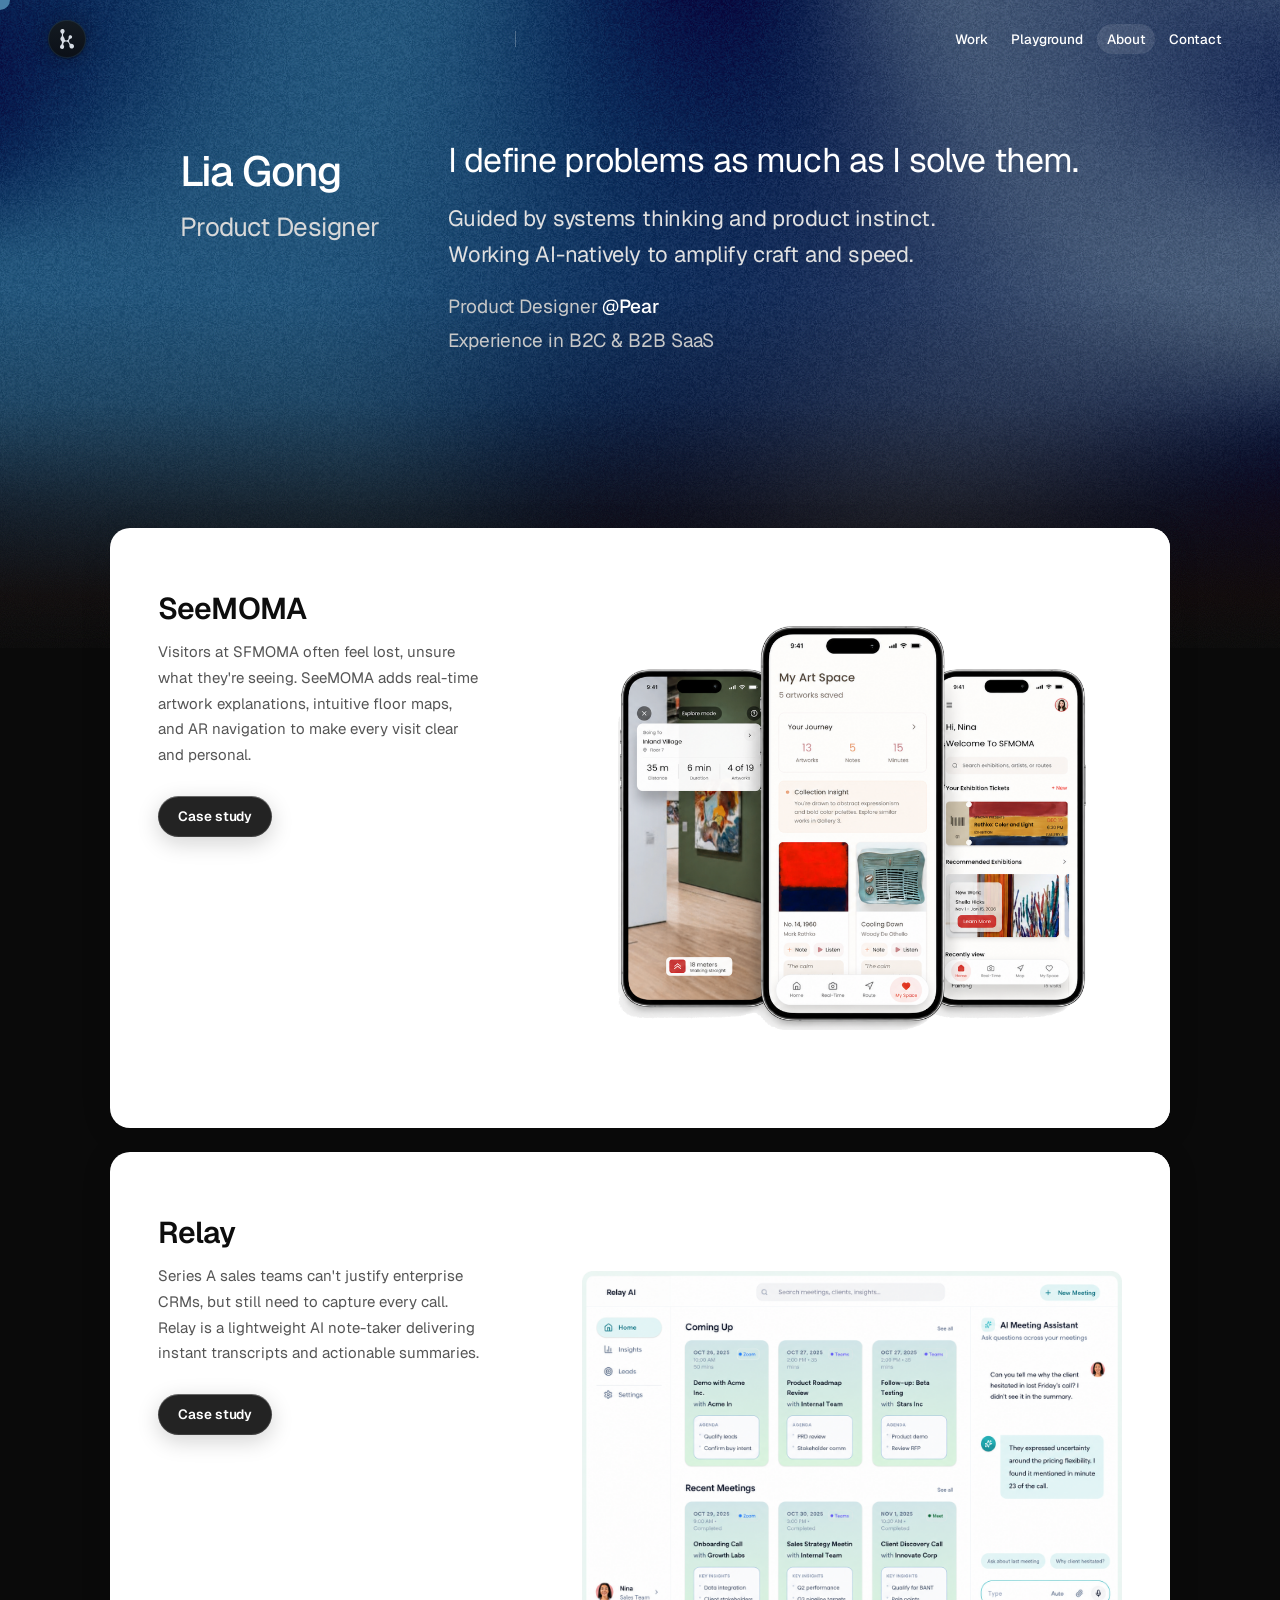
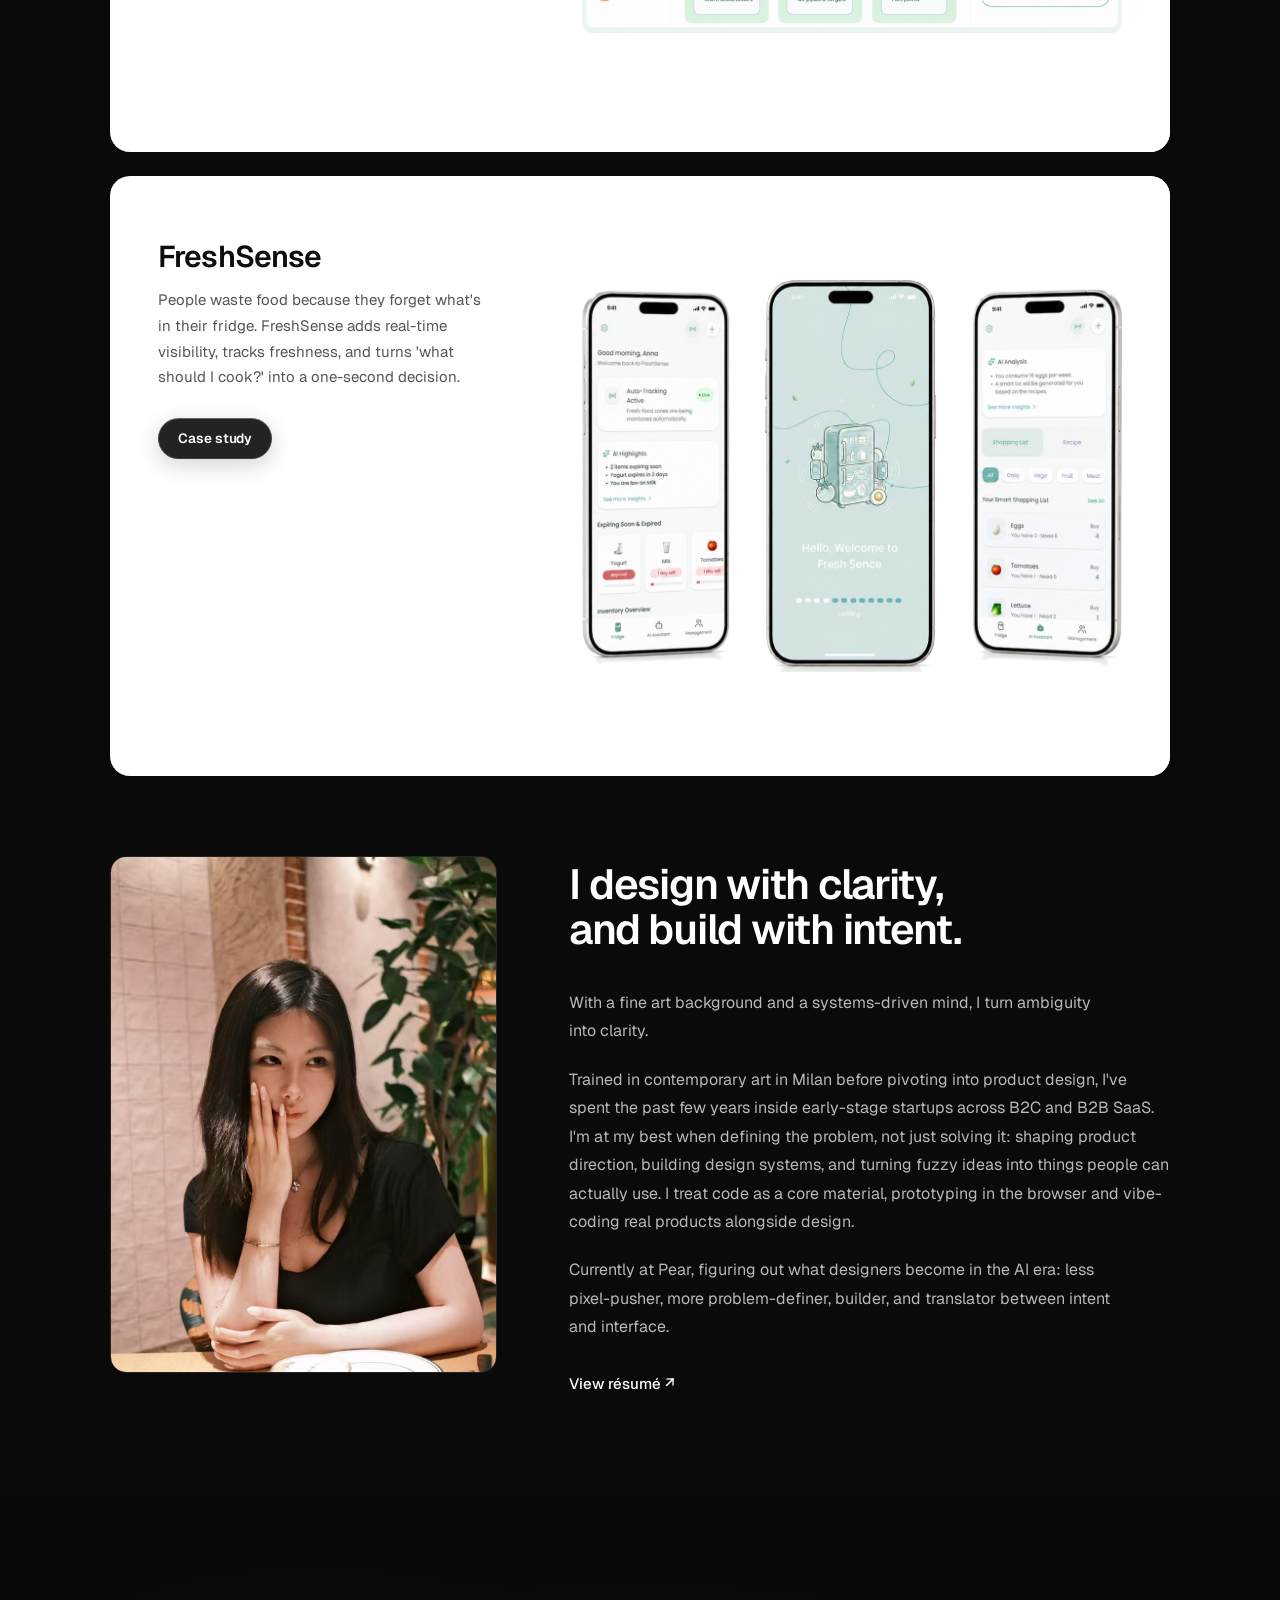
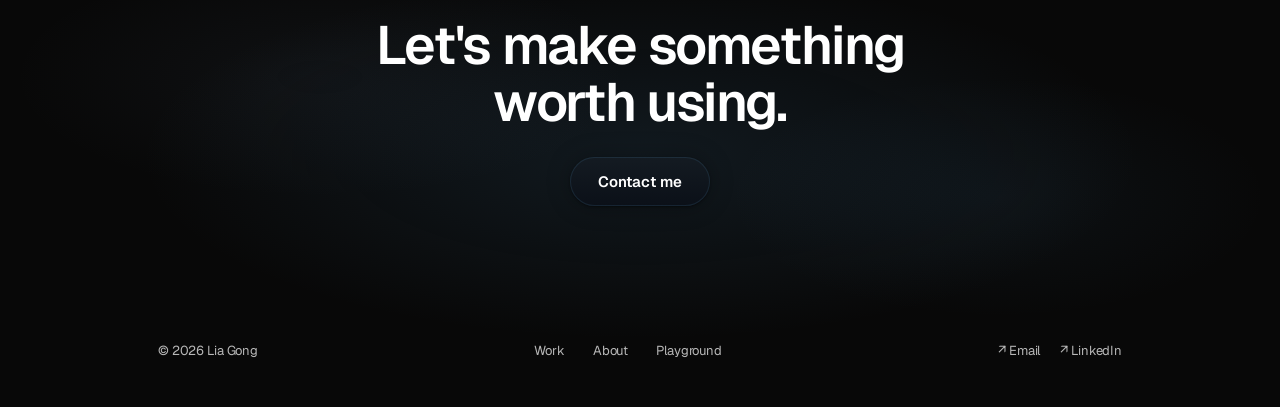
==== commit 1714ce70: "Match About heading size to the hero name (42px) Co-Authored-By: Claude Opus 4.7 (1M context) <norep" ====
--- a/index.html
+++ b/index.html
@@ -544,7 +544,7 @@
 .about-content { display: flex; flex-direction: column; gap: 0; padding-top: 6px; }
 .about-h {
   font-family: var(--sans); font-weight: 600;
-  font-size: clamp(32px, 3.8vw, 52px);
+  font-size: 42px;
   line-height: 1.08; letter-spacing: -0.03em; color: var(--ink); margin-bottom: 36px;
 }
 .about-bio {
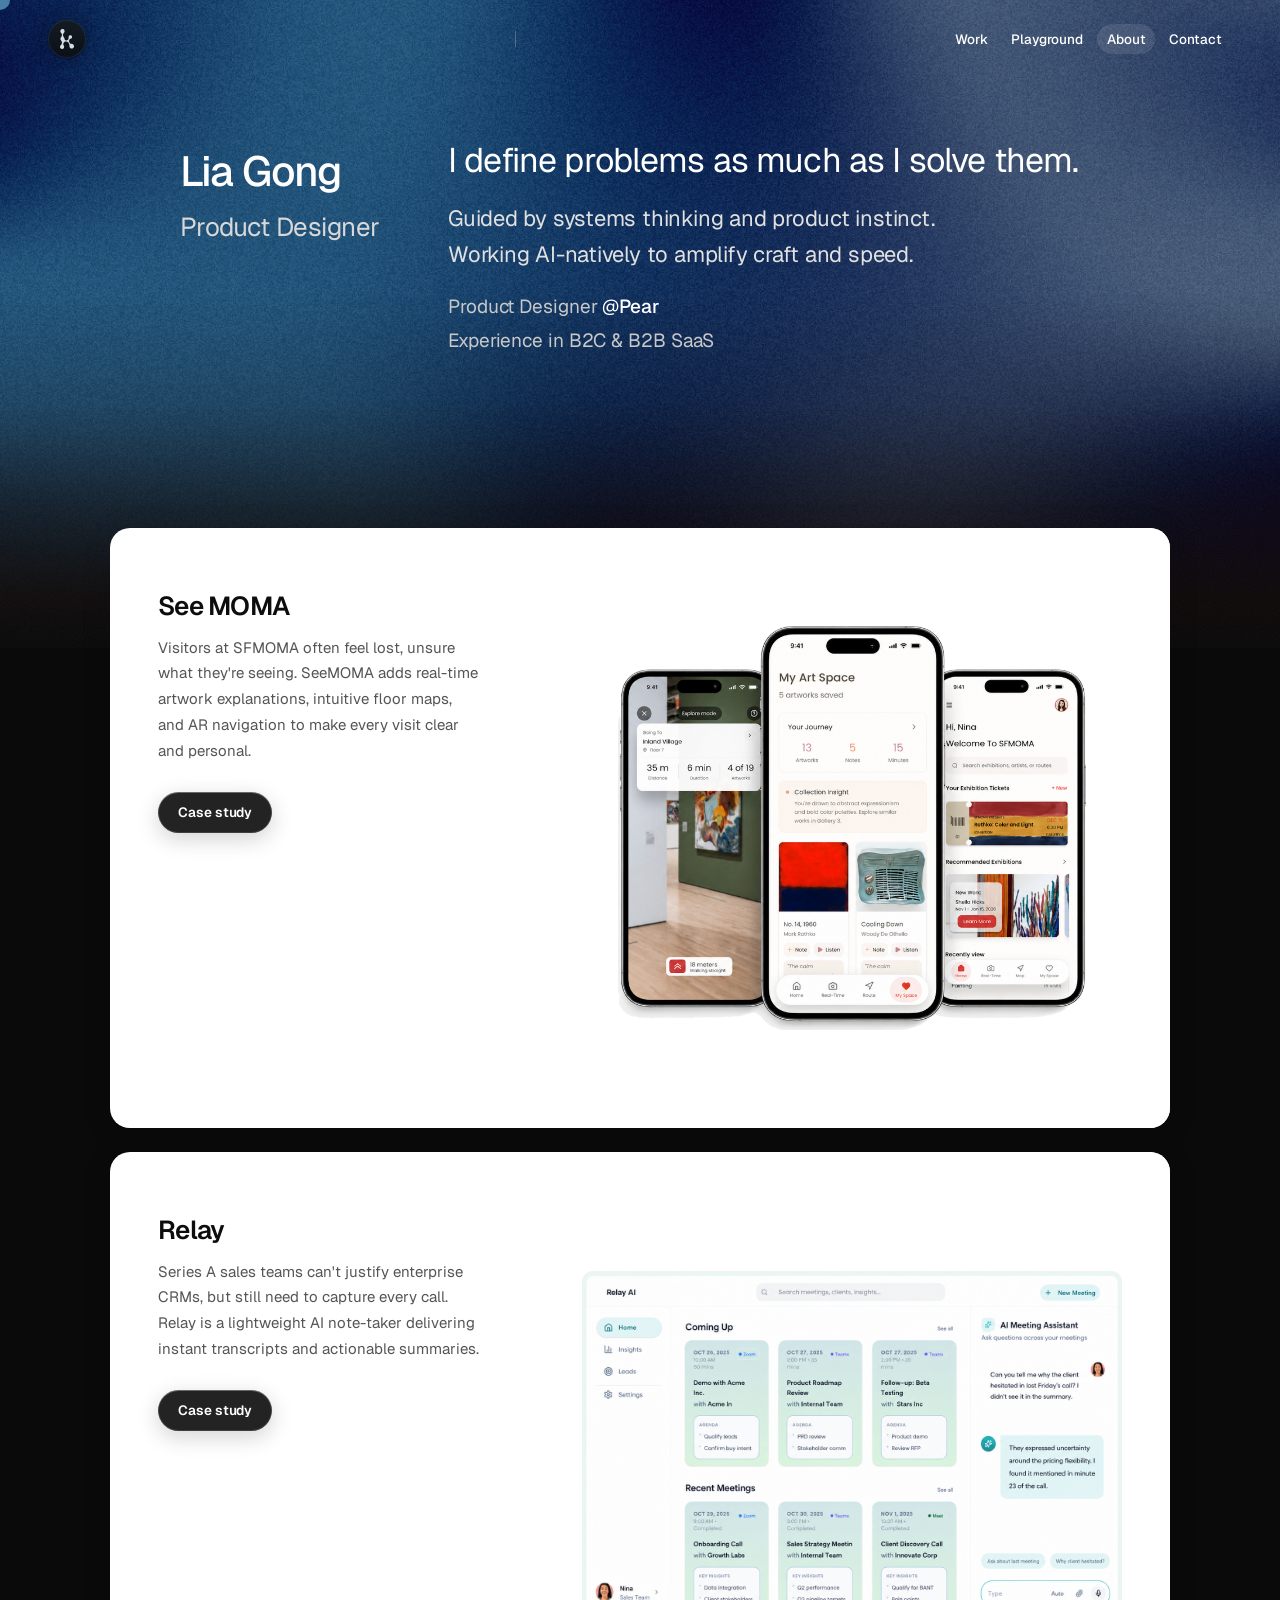
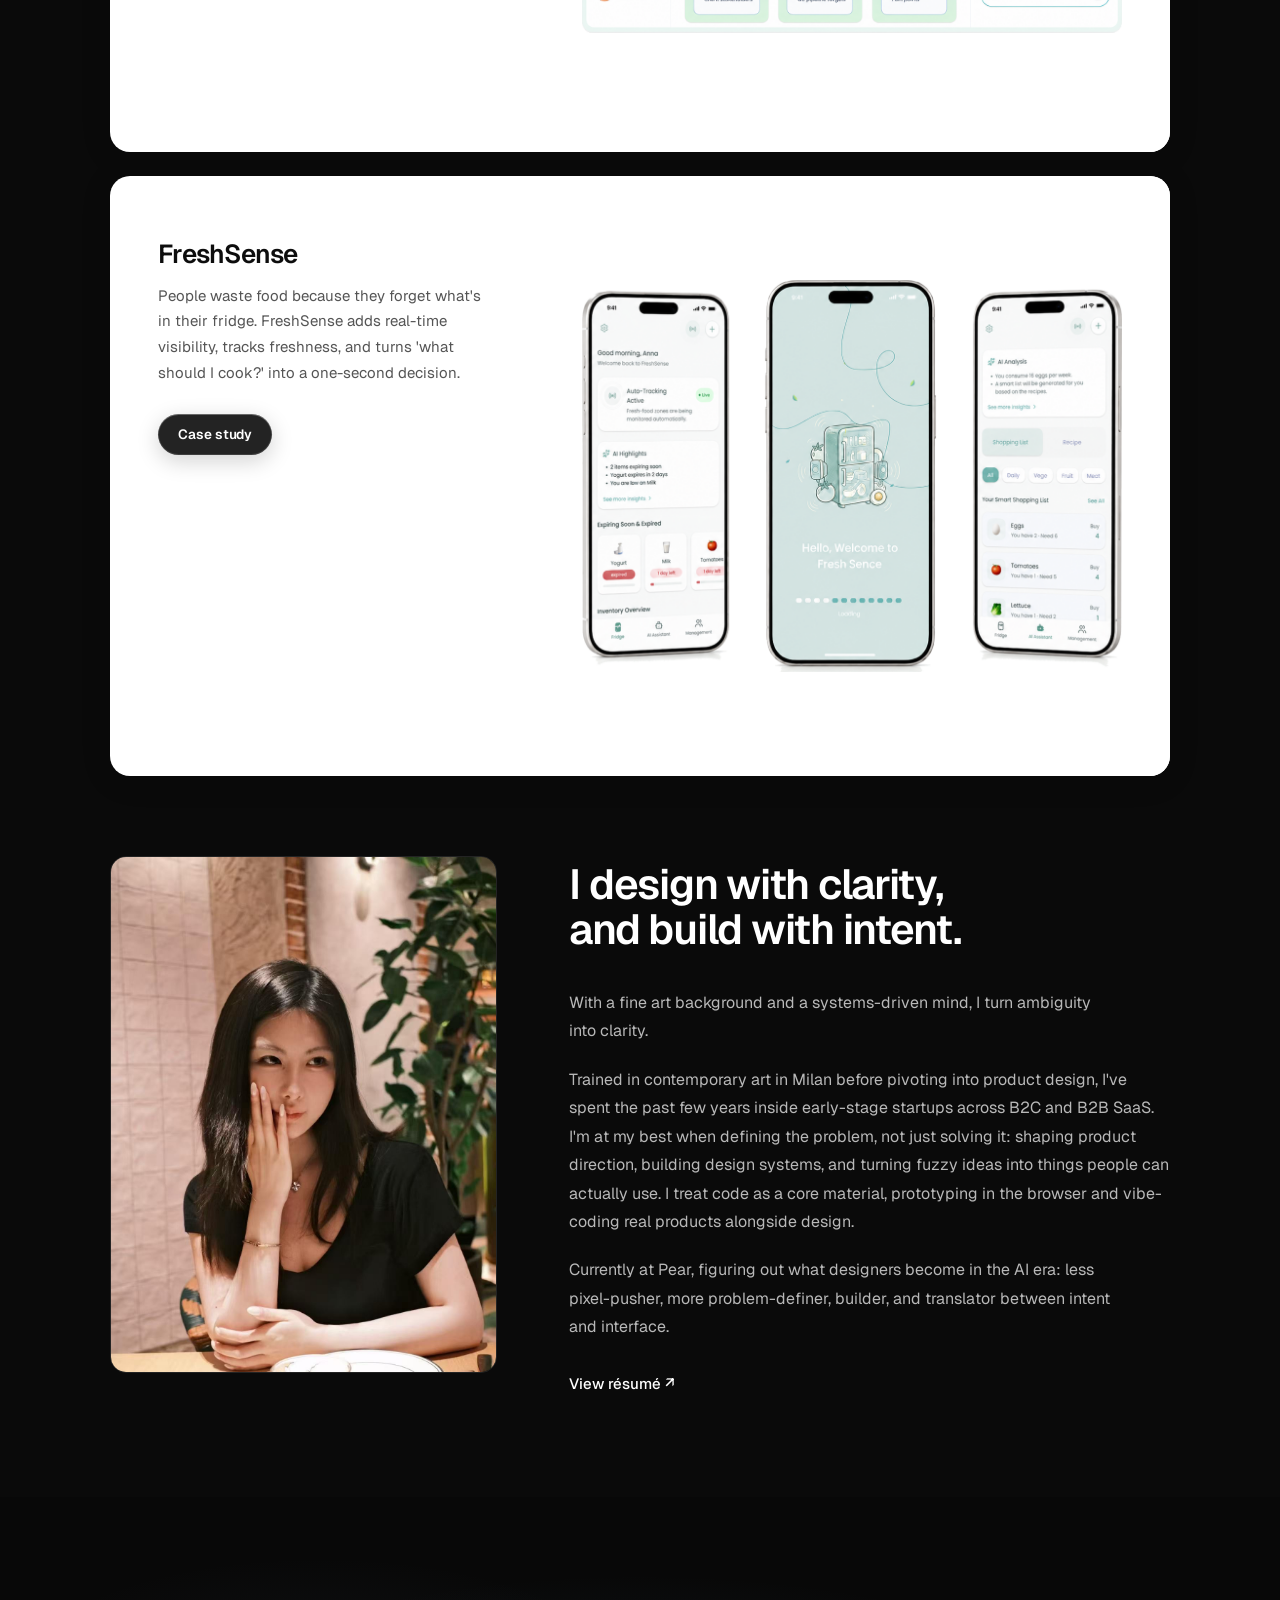
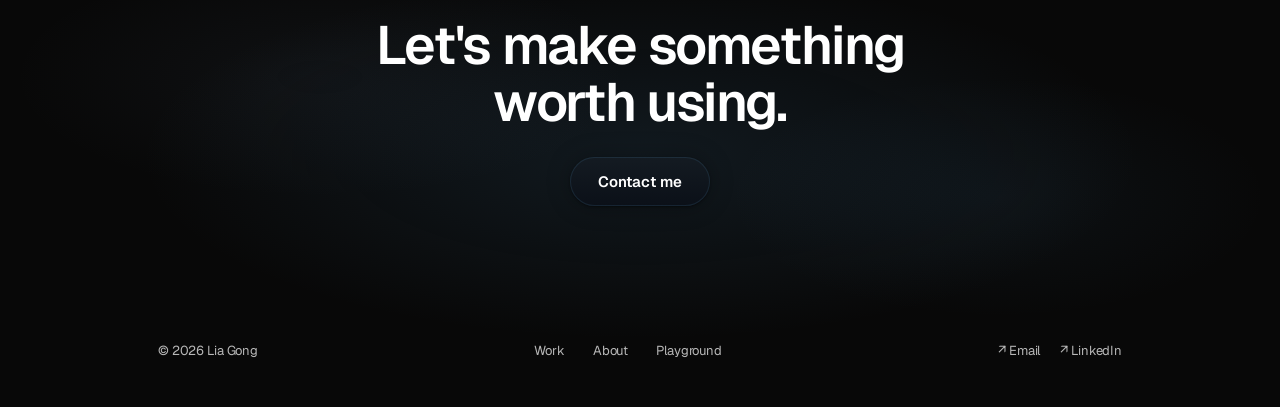
==== commit 35066326: "Shrink work card titles to 26px; space "See MOMA" Co-Authored-By: Claude Opus 4.7 (1M context) <nore" ====
--- a/index.html
+++ b/index.html
@@ -345,7 +345,7 @@
 }
 .wcard-name {
   font-family: var(--sans); font-weight: 600;
-  font-size: 30px; letter-spacing: -0.028em;
+  font-size: 26px; letter-spacing: -0.028em;
   color: #0d0d0d; line-height: 1.1; margin-bottom: 14px;
 }
 .wcard-desc {
@@ -886,7 +886,7 @@
       <div class="wcard-top">
         <span class="wcard-num">01</span>
       </div>
-      <h2 class="wcard-name">SeeMOMA</h2>
+      <h2 class="wcard-name">See MOMA</h2>
       <p class="wcard-desc">Visitors at SFMOMA often feel lost, unsure what they're seeing. SeeMOMA adds real-time artwork explanations, intuitive floor maps, and AR navigation to make every visit clear and personal.</p>
       <span class="wcard-cta pill-btn">Case study</span>
     </div>
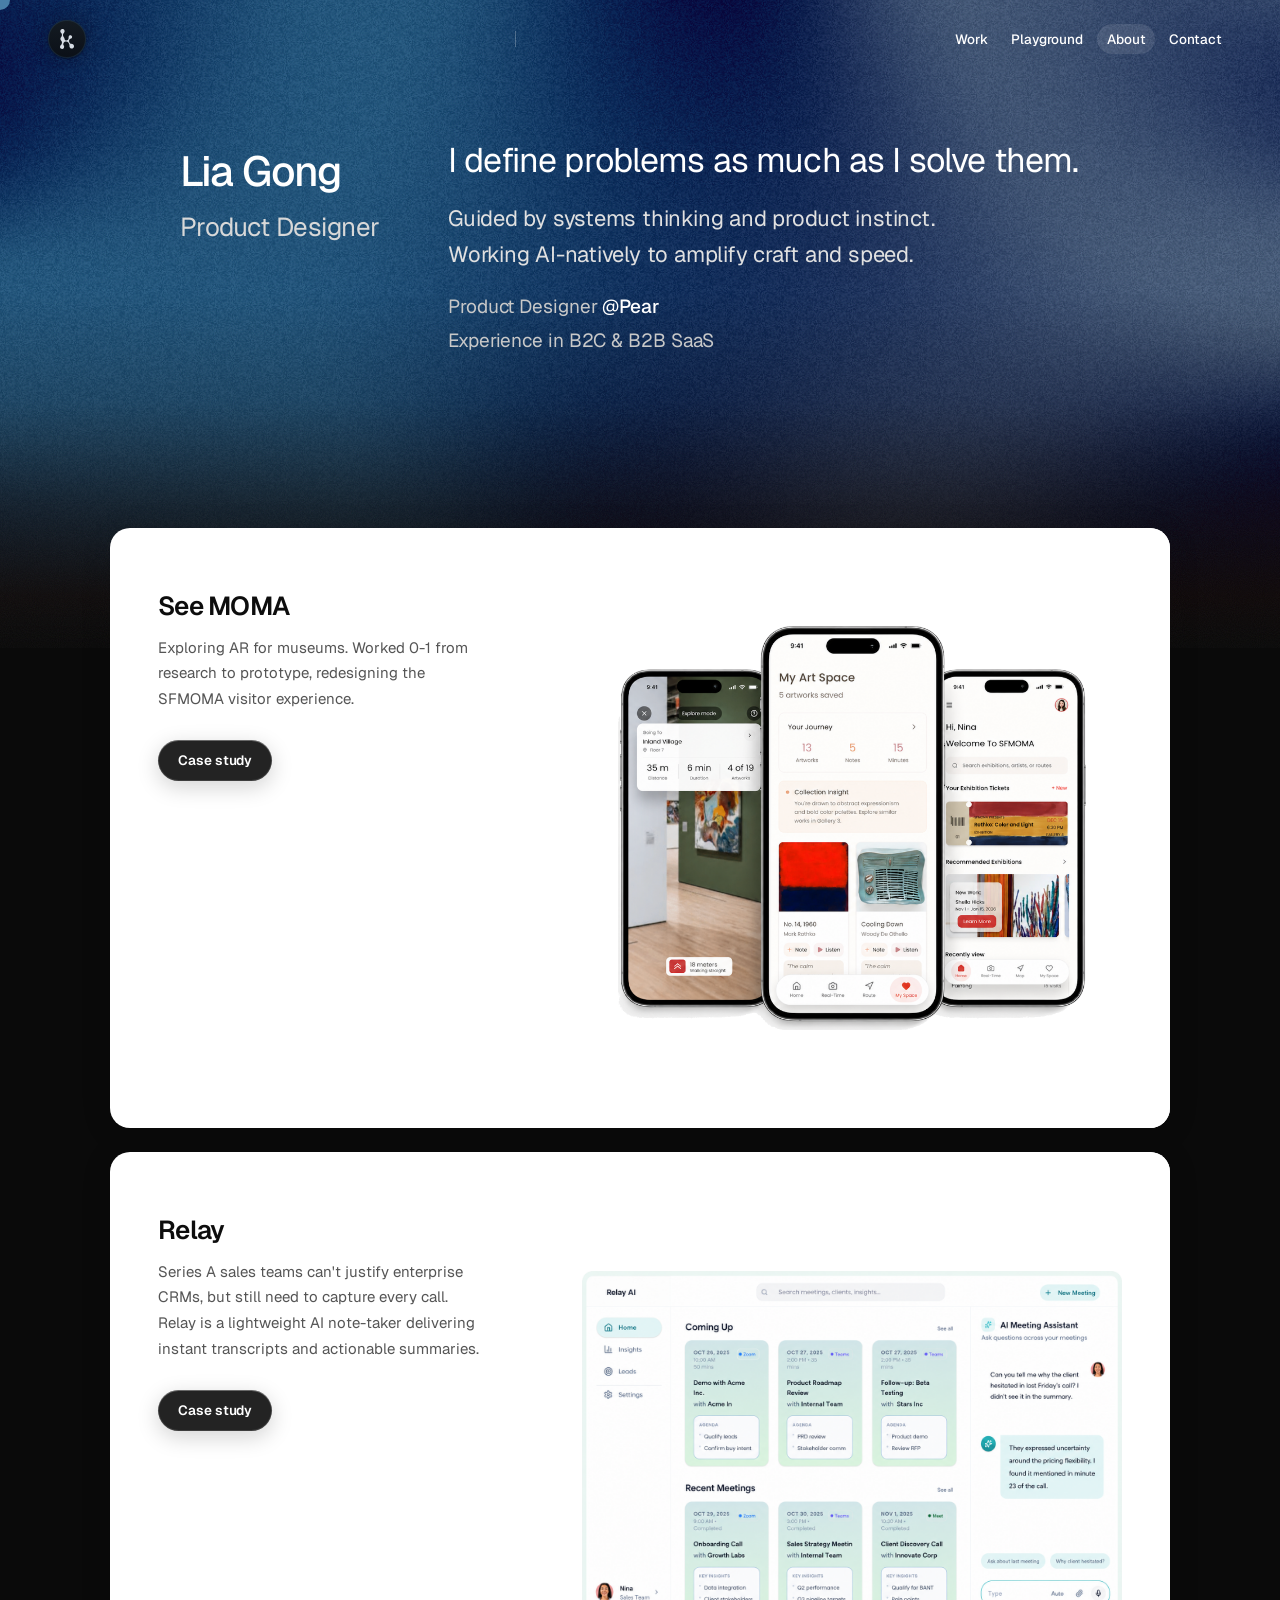
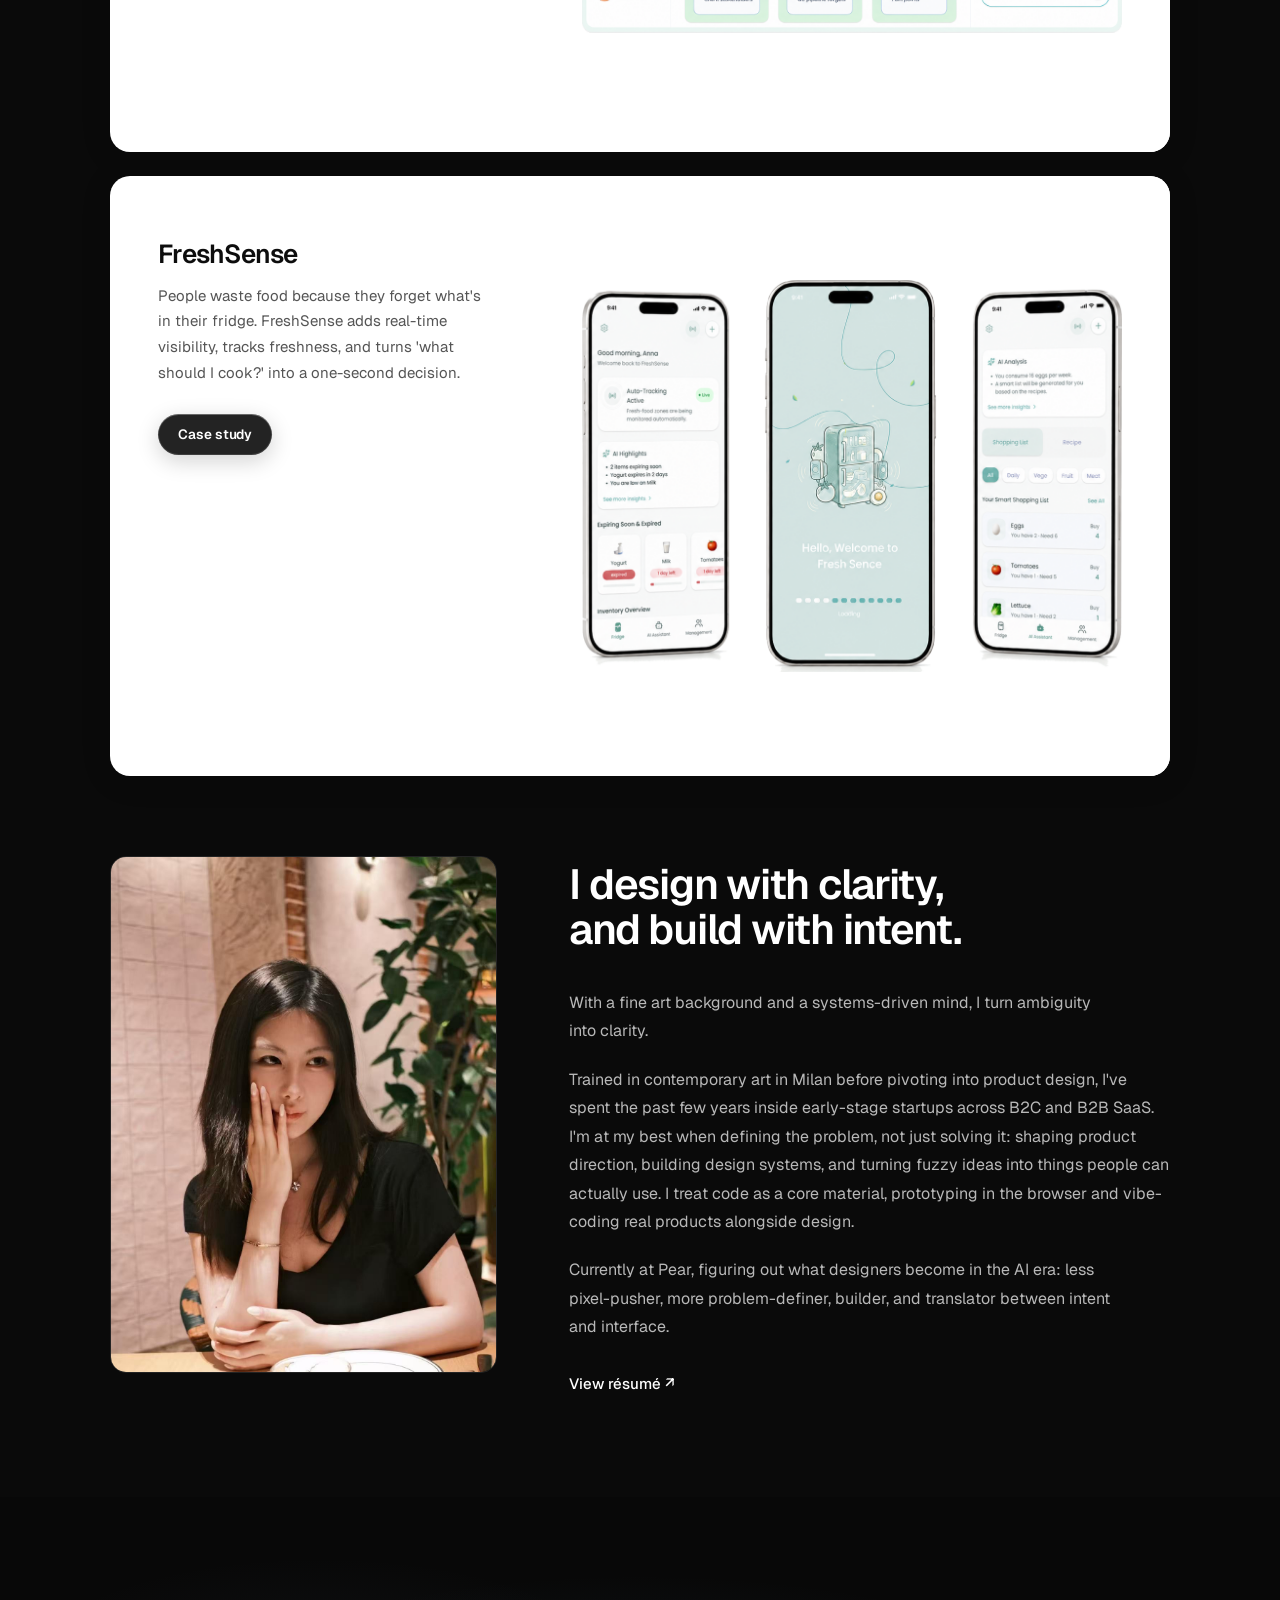
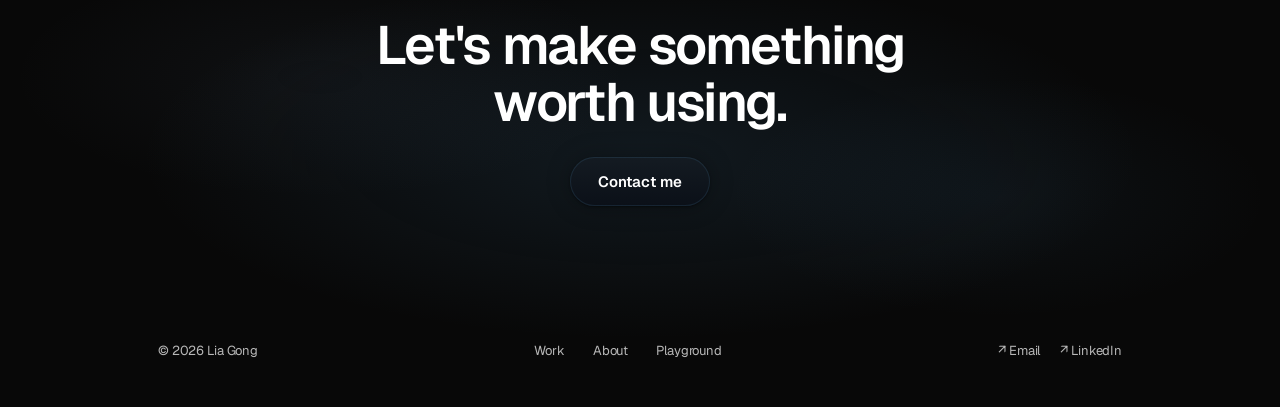
==== commit 3b6b9dc5: "Update See MOMA card description Co-Authored-By: Claude Opus 4.7 (1M context) <noreply@anthropic.com" ====
--- a/index.html
+++ b/index.html
@@ -887,7 +887,7 @@
         <span class="wcard-num">01</span>
       </div>
       <h2 class="wcard-name">See MOMA</h2>
-      <p class="wcard-desc">Visitors at SFMOMA often feel lost, unsure what they're seeing. SeeMOMA adds real-time artwork explanations, intuitive floor maps, and AR navigation to make every visit clear and personal.</p>
+      <p class="wcard-desc">Exploring AR for museums. Worked 0-1 from research to prototype, redesigning the SFMOMA visitor experience.</p>
       <span class="wcard-cta pill-btn">Case study</span>
     </div>
 
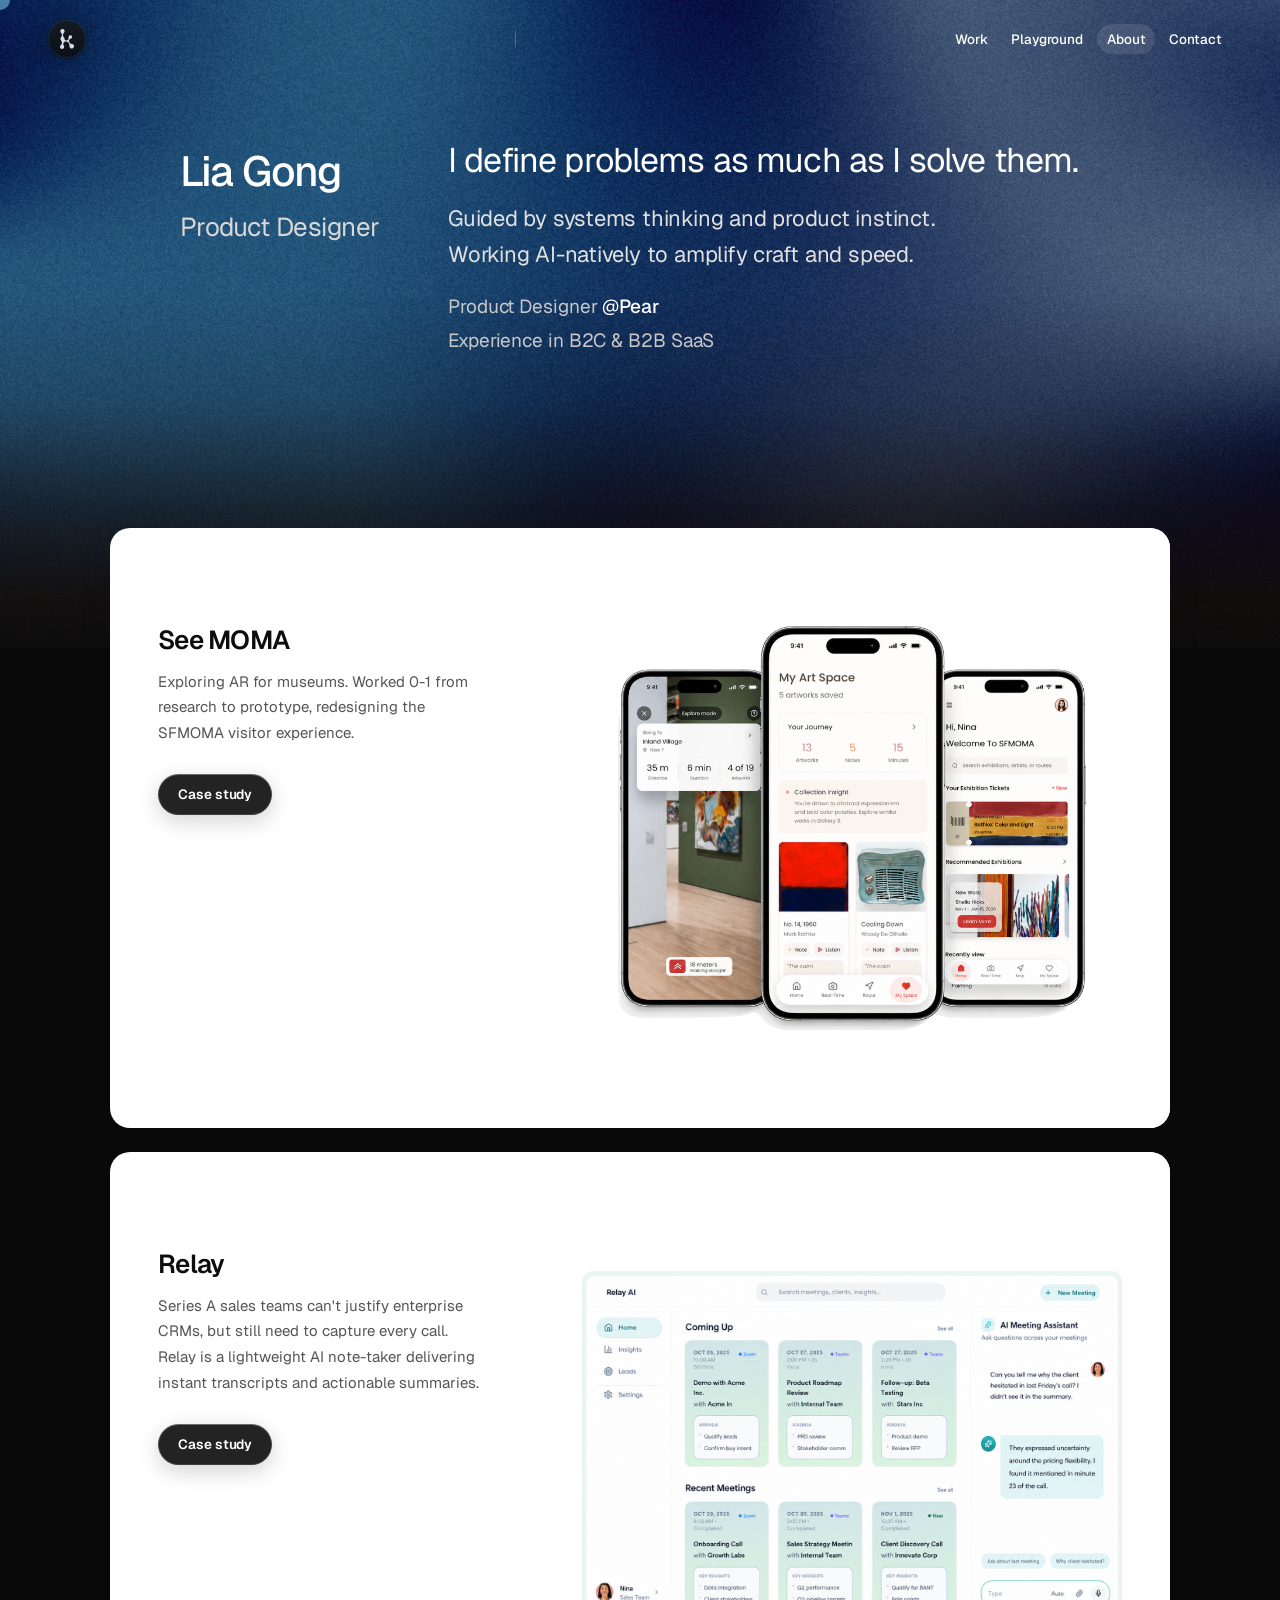
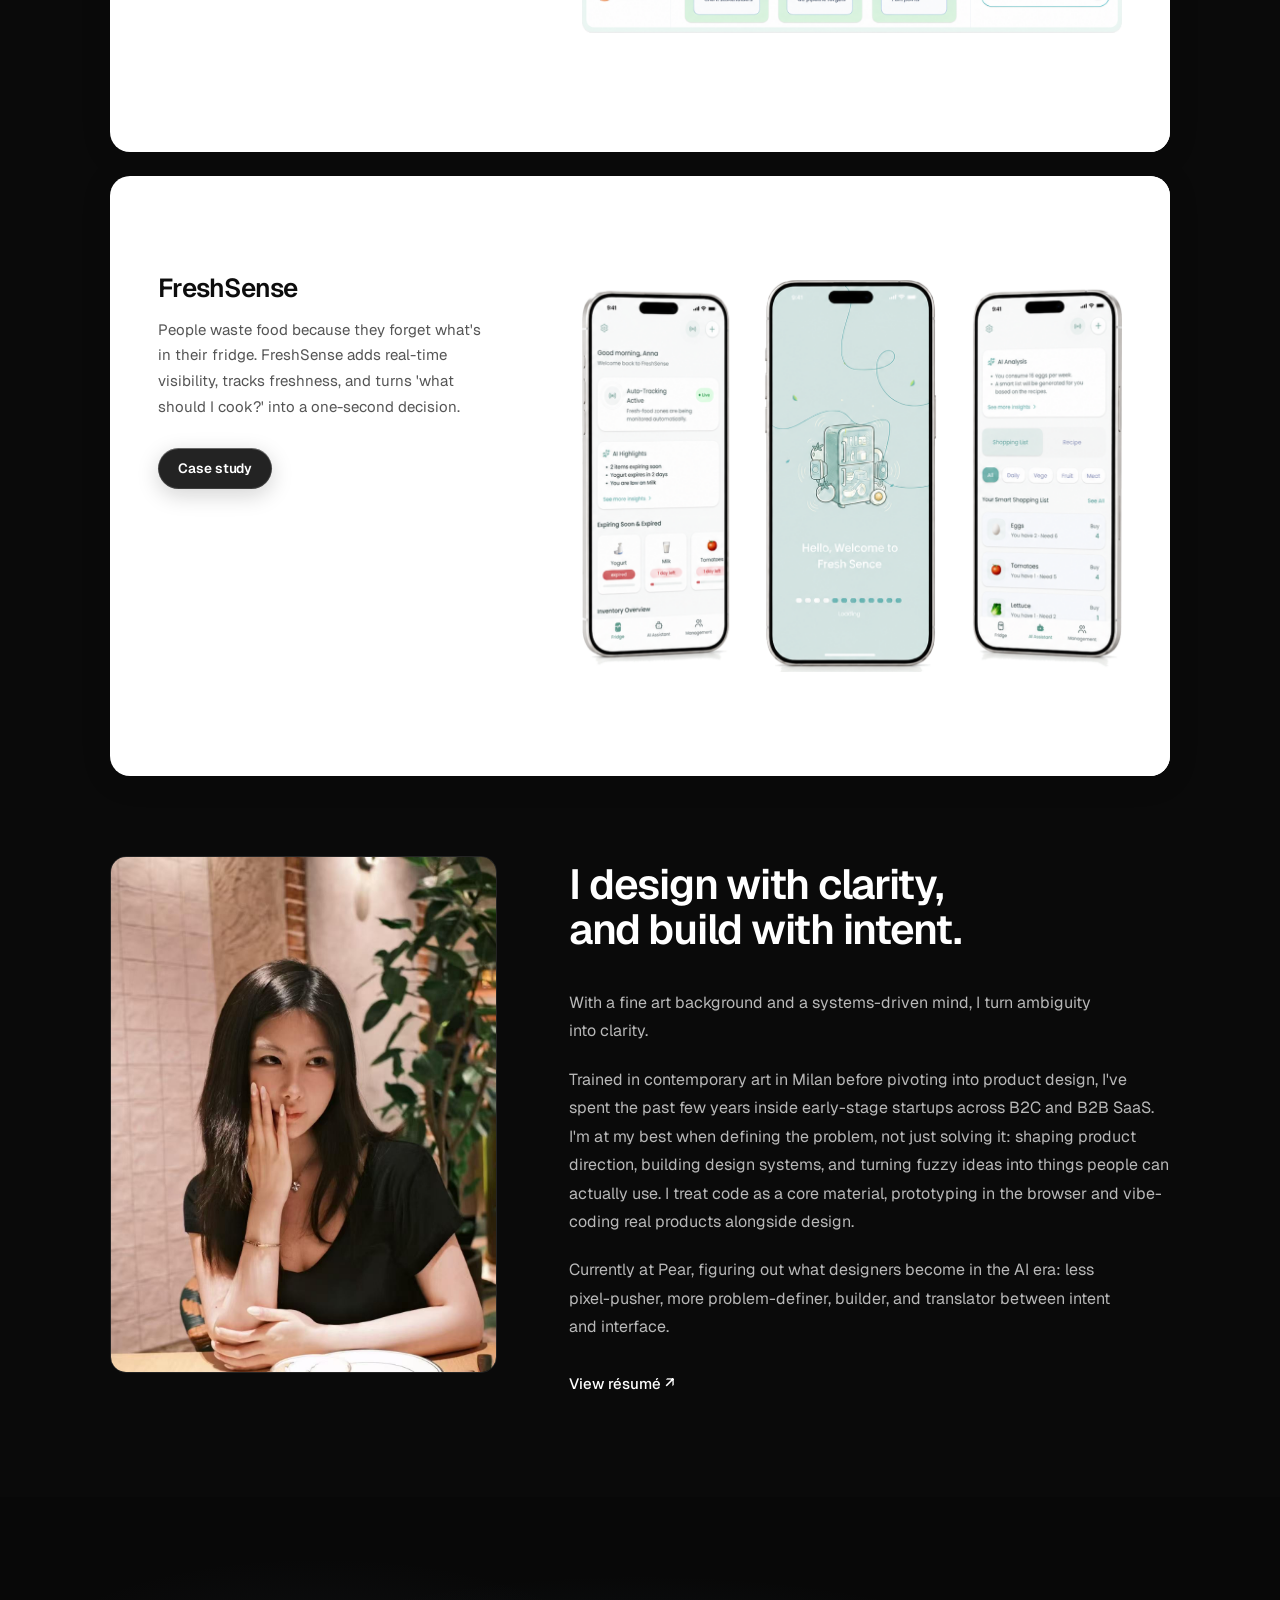
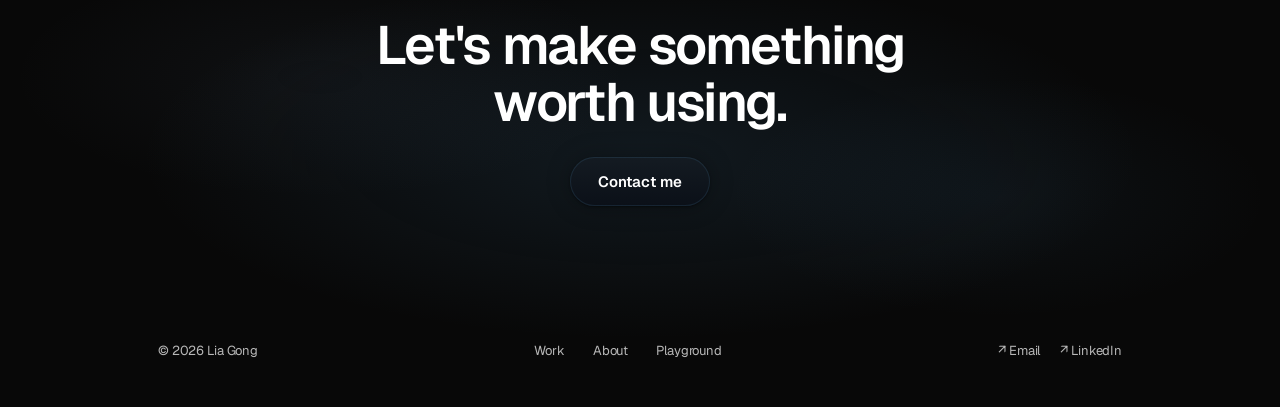
==== commit 7c84ef29: "Align work card text block to the cover image top Co-Authored-By: Claude Opus 4.7 (1M context) <nore" ====
--- a/index.html
+++ b/index.html
@@ -330,7 +330,7 @@
 
 /* ---- Left info panel ---- */
 .wcard-info {
-  padding: 44px 48px 44px;
+  padding: 78px 48px 44px;
   display: flex; flex-direction: column;
   color: #111;
 }
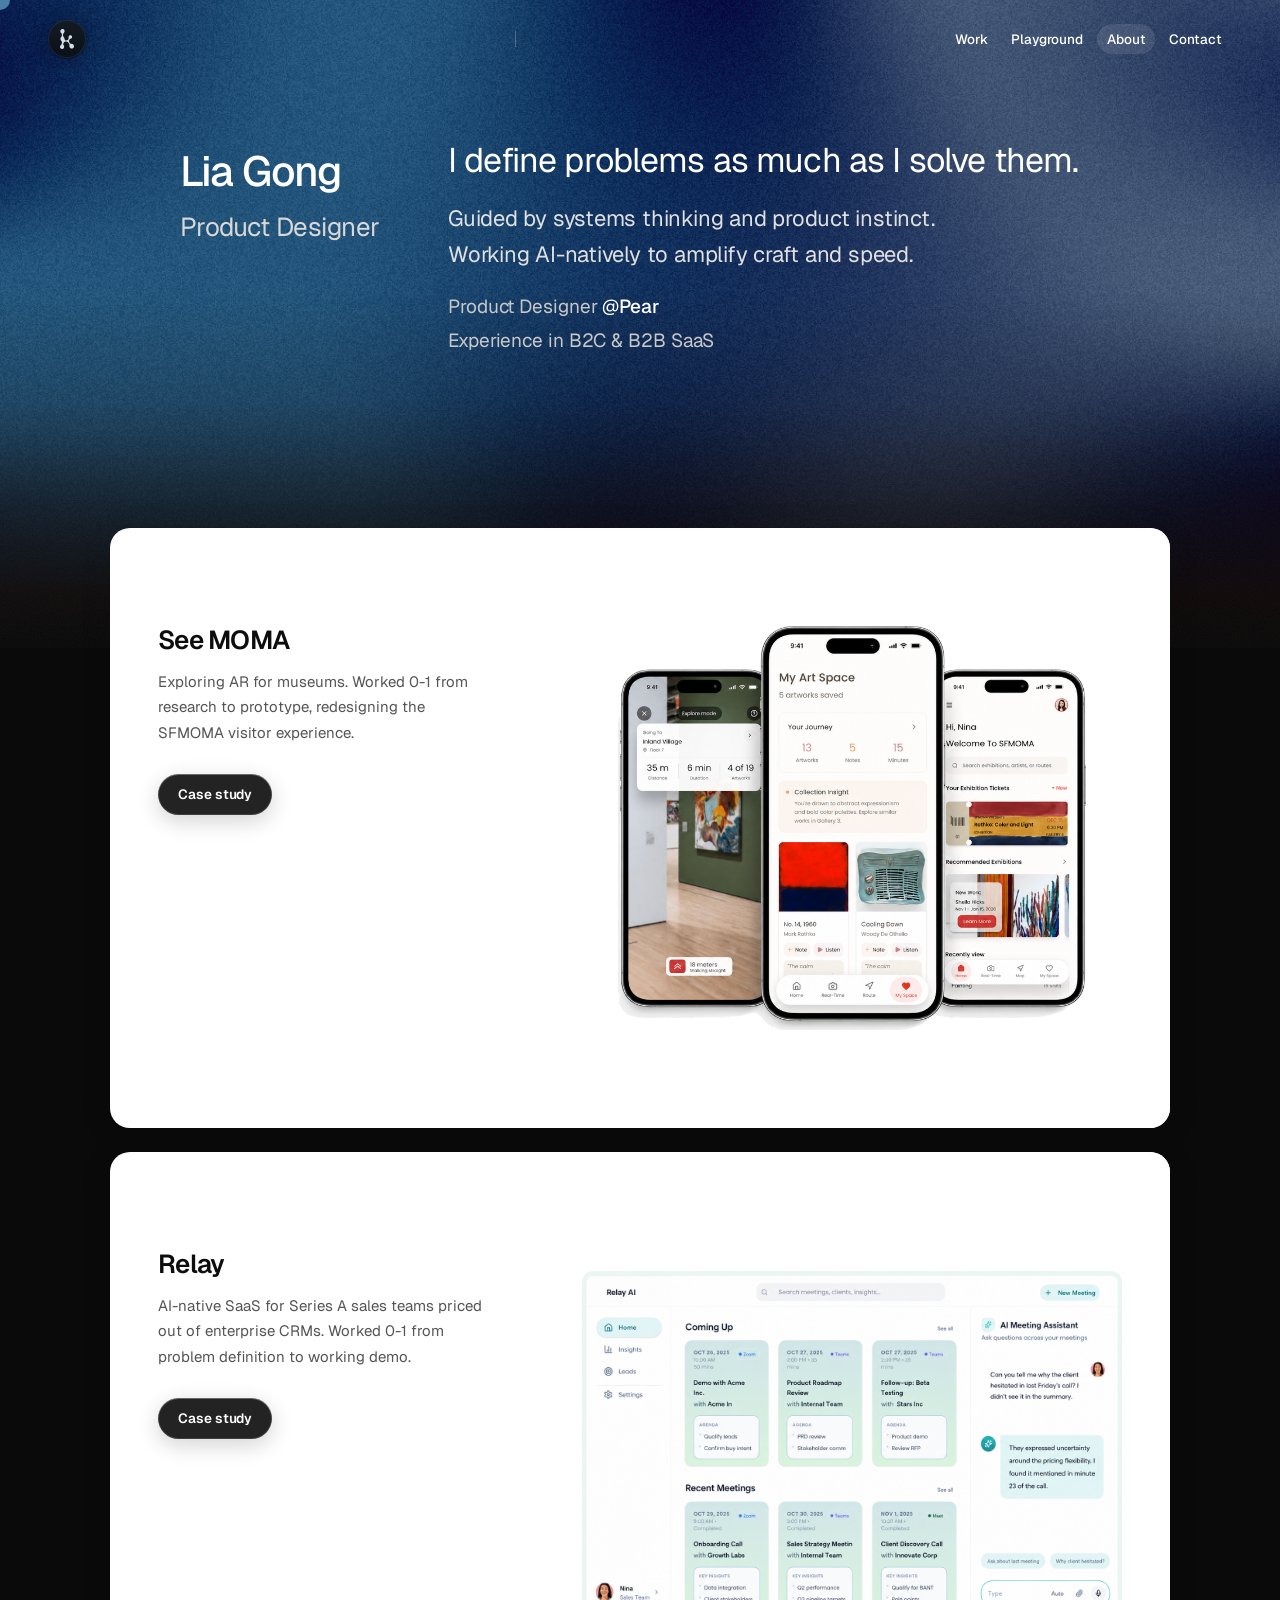
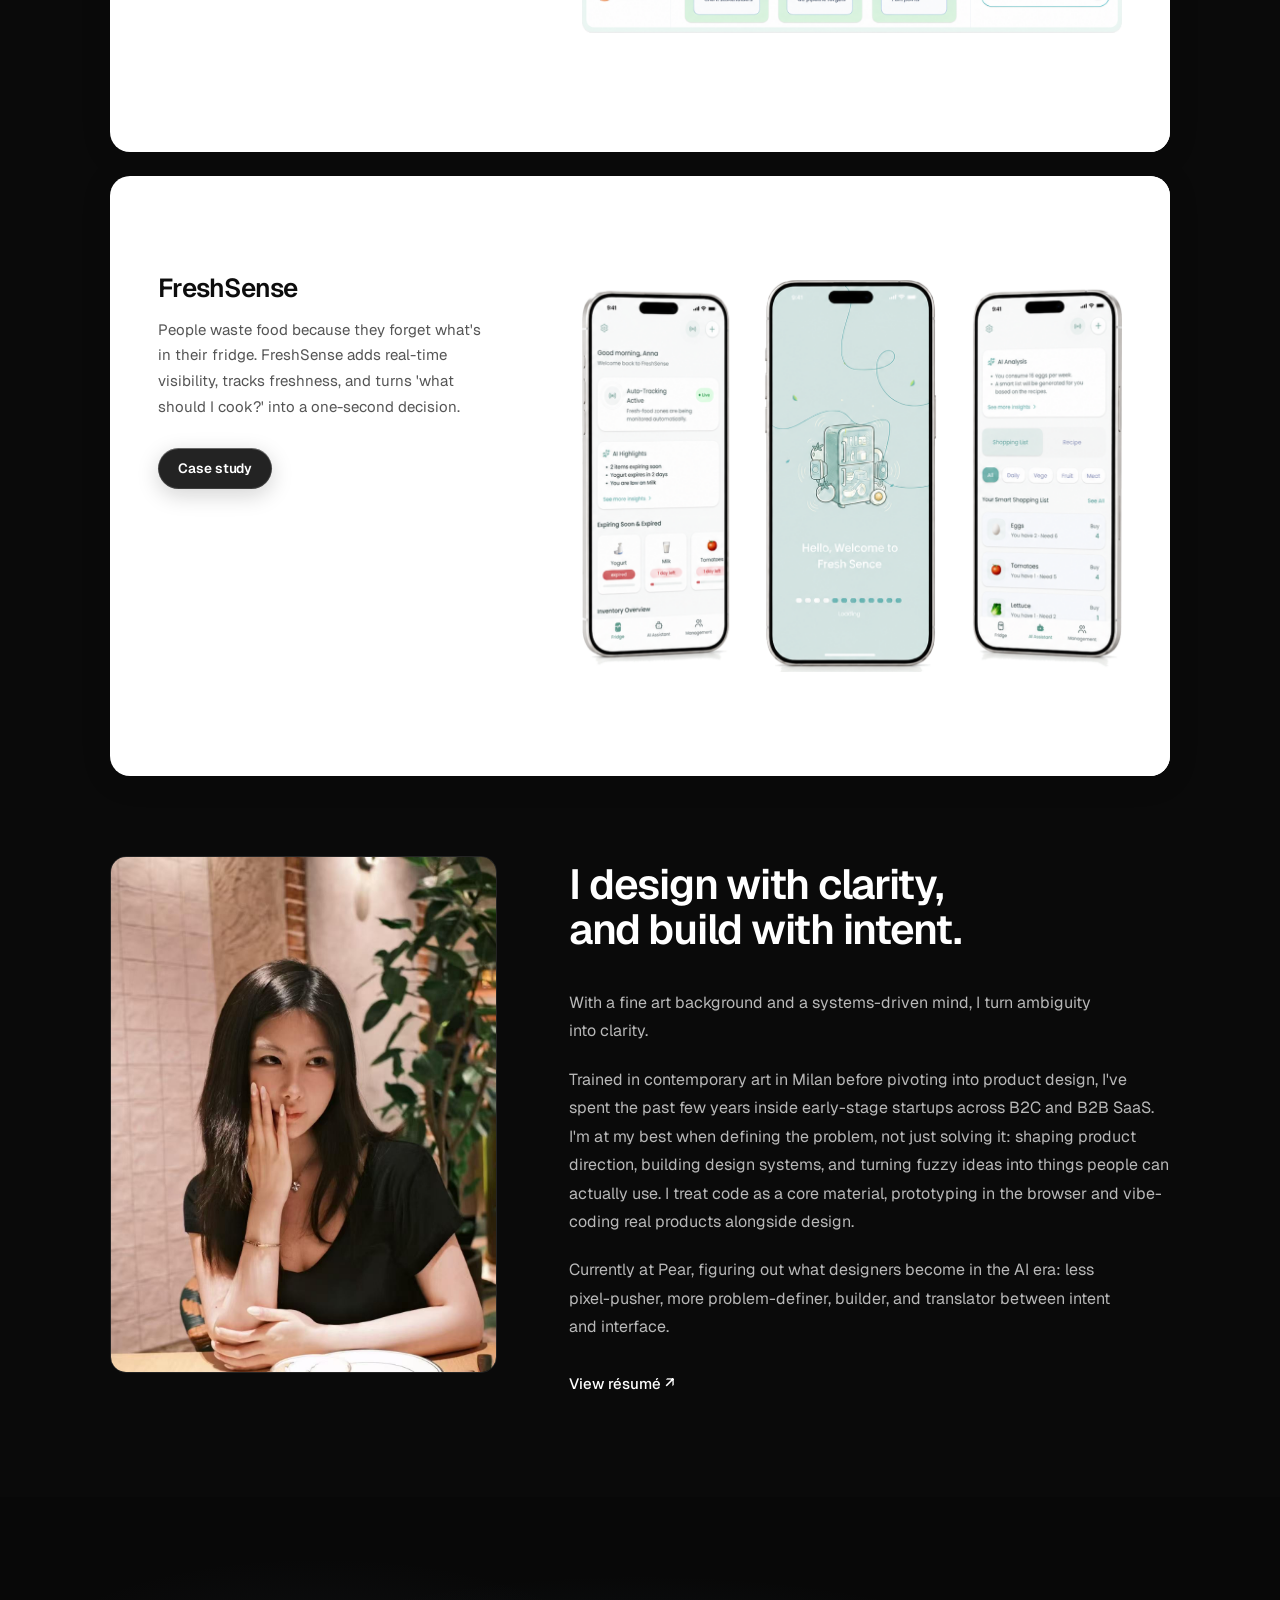
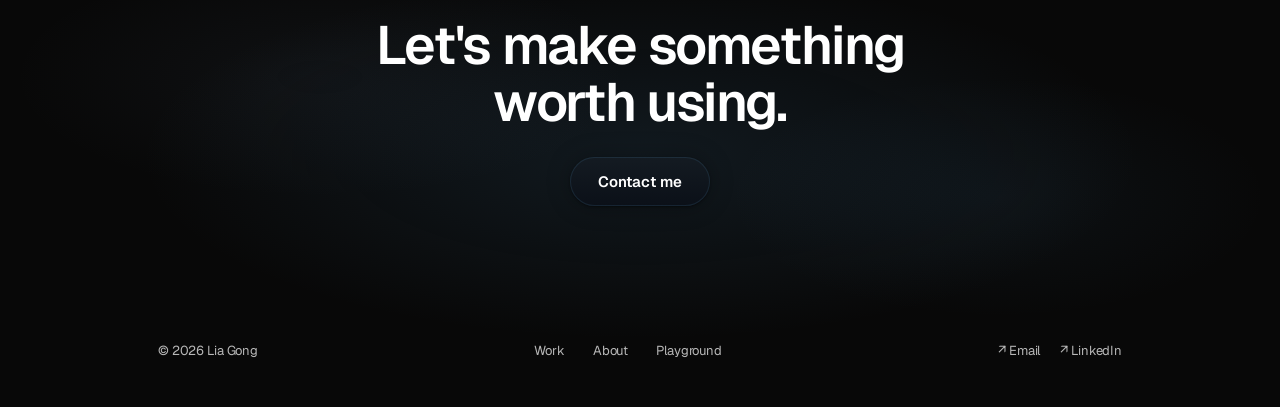
==== commit 9d79b8ae: "Update Relay card description Co-Authored-By: Claude Opus 4.7 (1M context) <noreply@anthropic.com>" ====
--- a/index.html
+++ b/index.html
@@ -907,7 +907,7 @@
         <span class="wcard-num">02</span>
       </div>
       <h2 class="wcard-name">Relay</h2>
-      <p class="wcard-desc">Series A sales teams can't justify enterprise CRMs, but still need to capture every call. Relay is a lightweight AI note-taker delivering instant transcripts and actionable summaries.</p>
+      <p class="wcard-desc">AI-native SaaS for Series A sales teams priced out of enterprise CRMs. Worked 0-1 from problem definition to working demo.</p>
       <span class="wcard-cta pill-btn">Case study</span>
     </div>
 
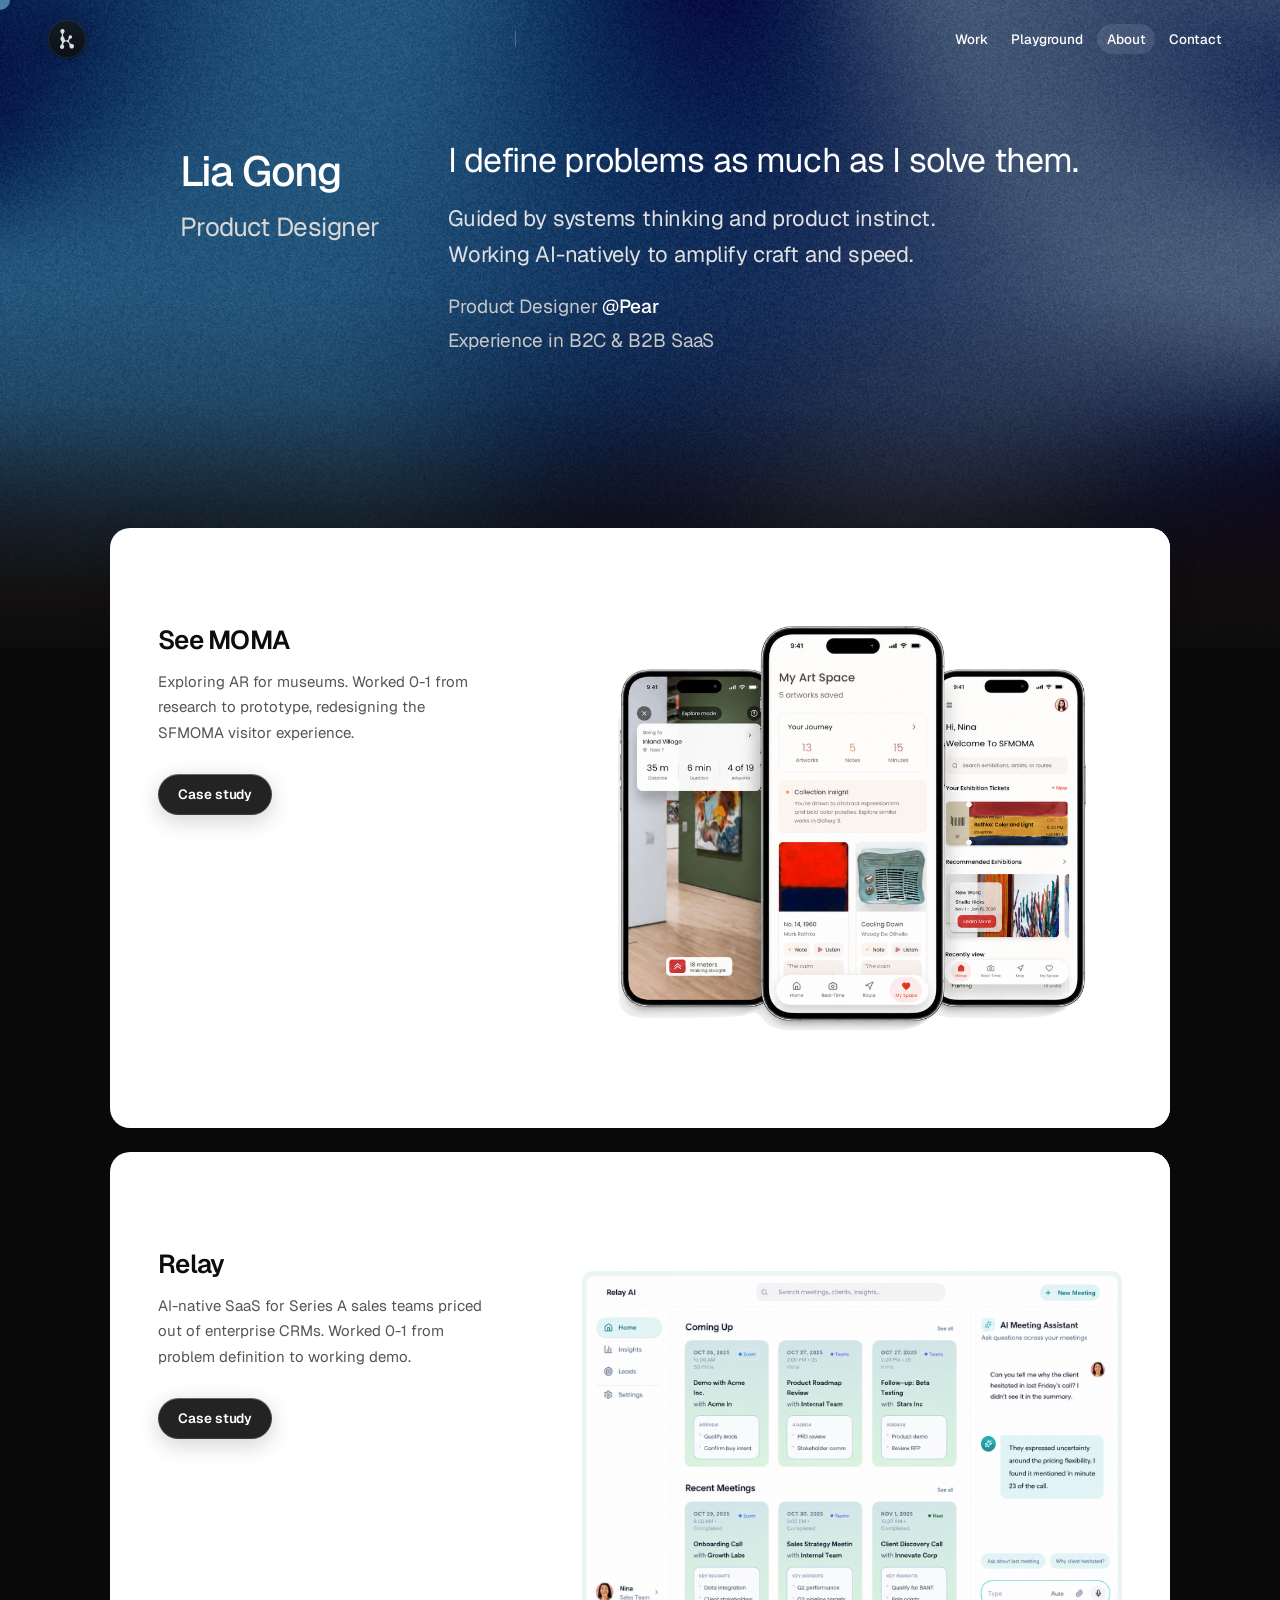
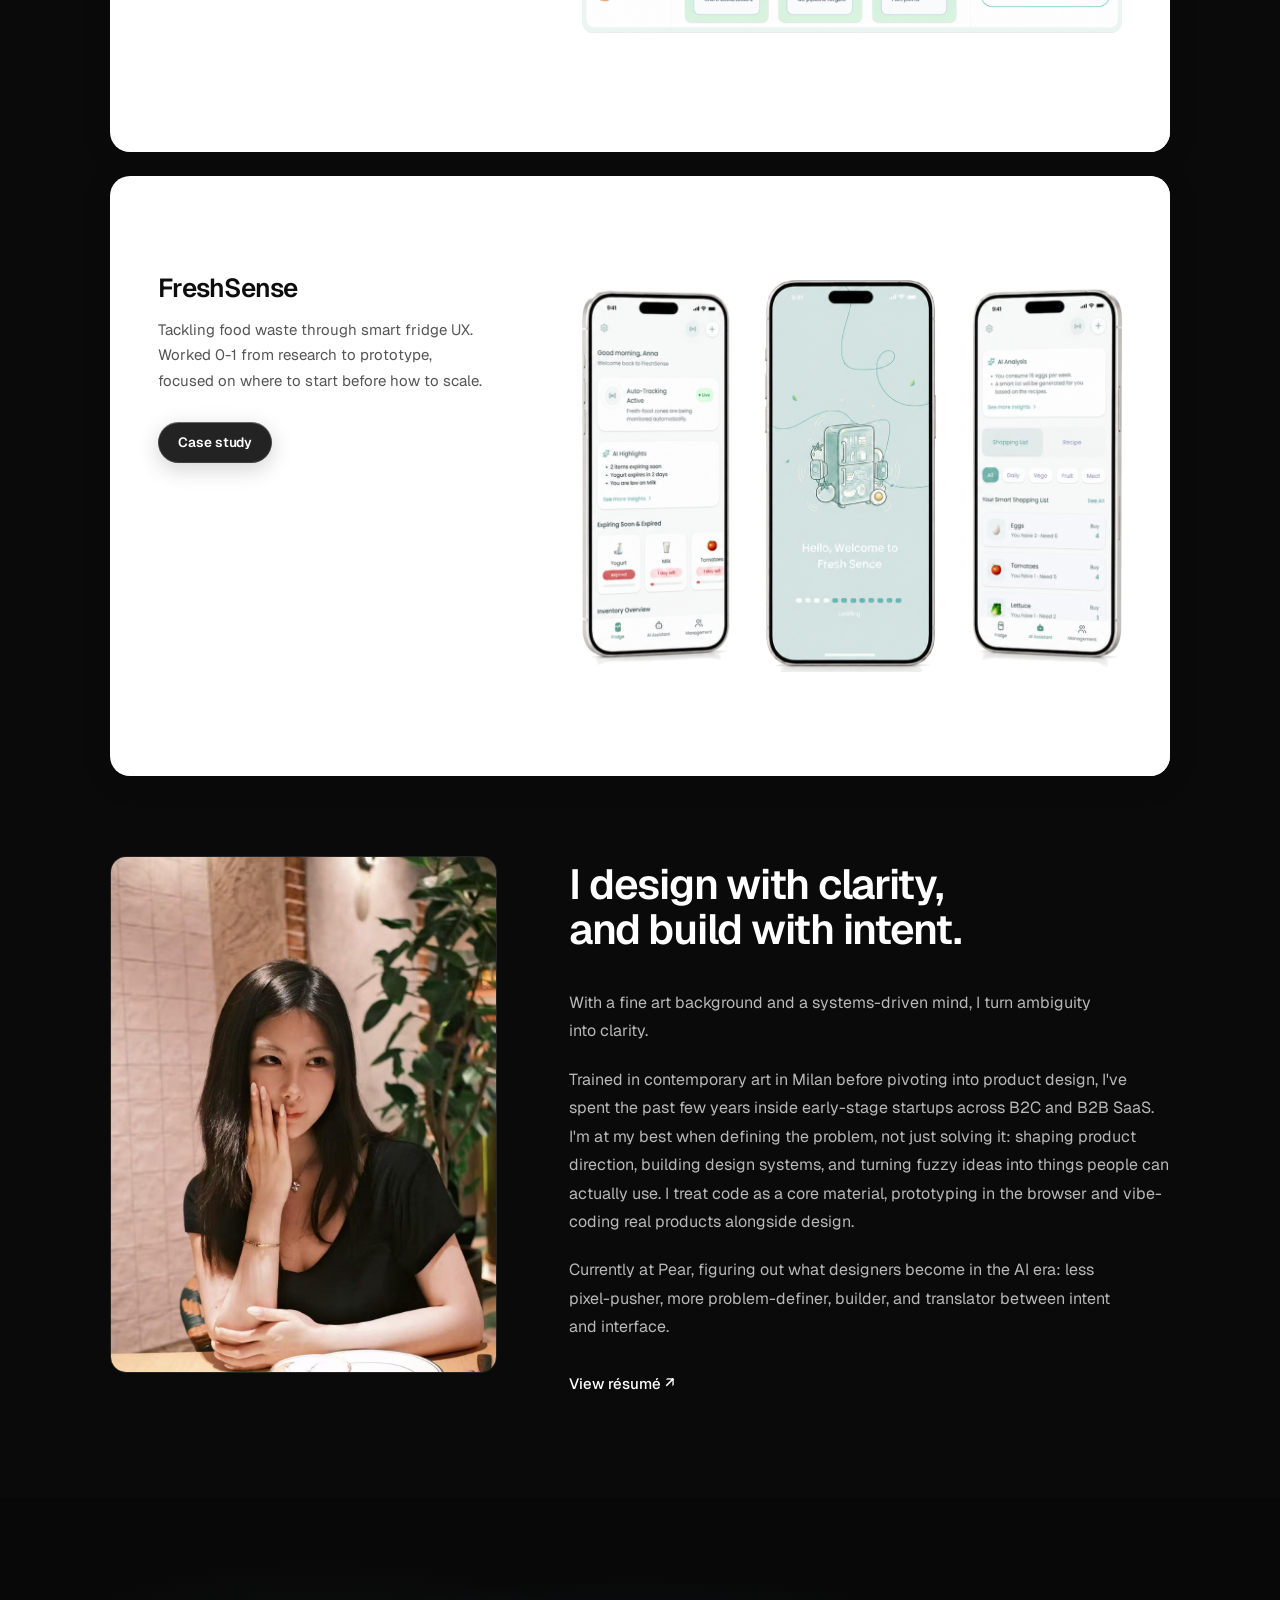
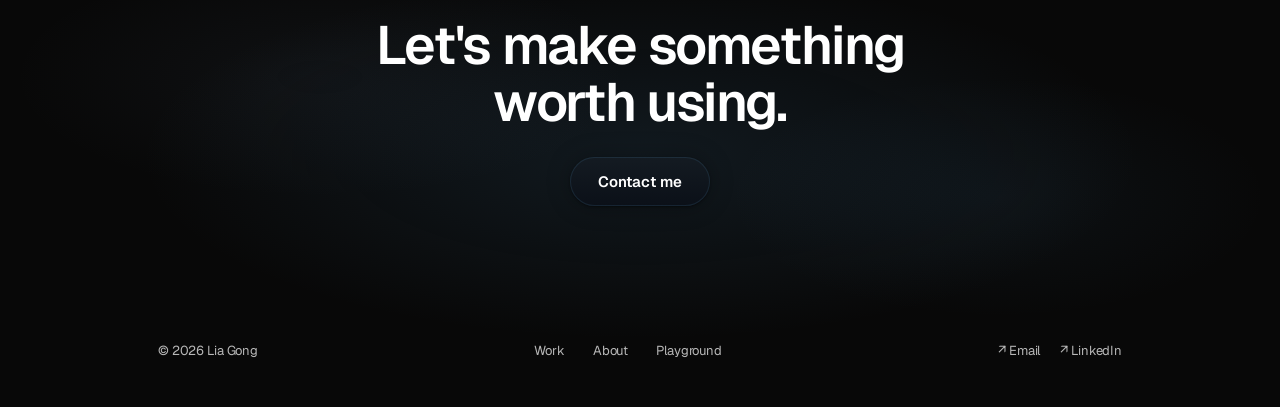
==== commit 70933e22: "Update FreshSense card description Co-Authored-By: Claude Opus 4.7 (1M context) <noreply@anthropic.c" ====
--- a/index.html
+++ b/index.html
@@ -927,7 +927,7 @@
         <span class="wcard-num">03</span>
       </div>
       <h2 class="wcard-name">FreshSense</h2>
-      <p class="wcard-desc">People waste food because they forget what's in their fridge. FreshSense adds real-time visibility, tracks freshness, and turns 'what should I cook?' into a one-second decision.</p>
+      <p class="wcard-desc">Tackling food waste through smart fridge UX. Worked 0-1 from research to prototype, focused on where to start before how to scale.</p>
       <span class="wcard-cta pill-btn">Case study</span>
     </div>
 
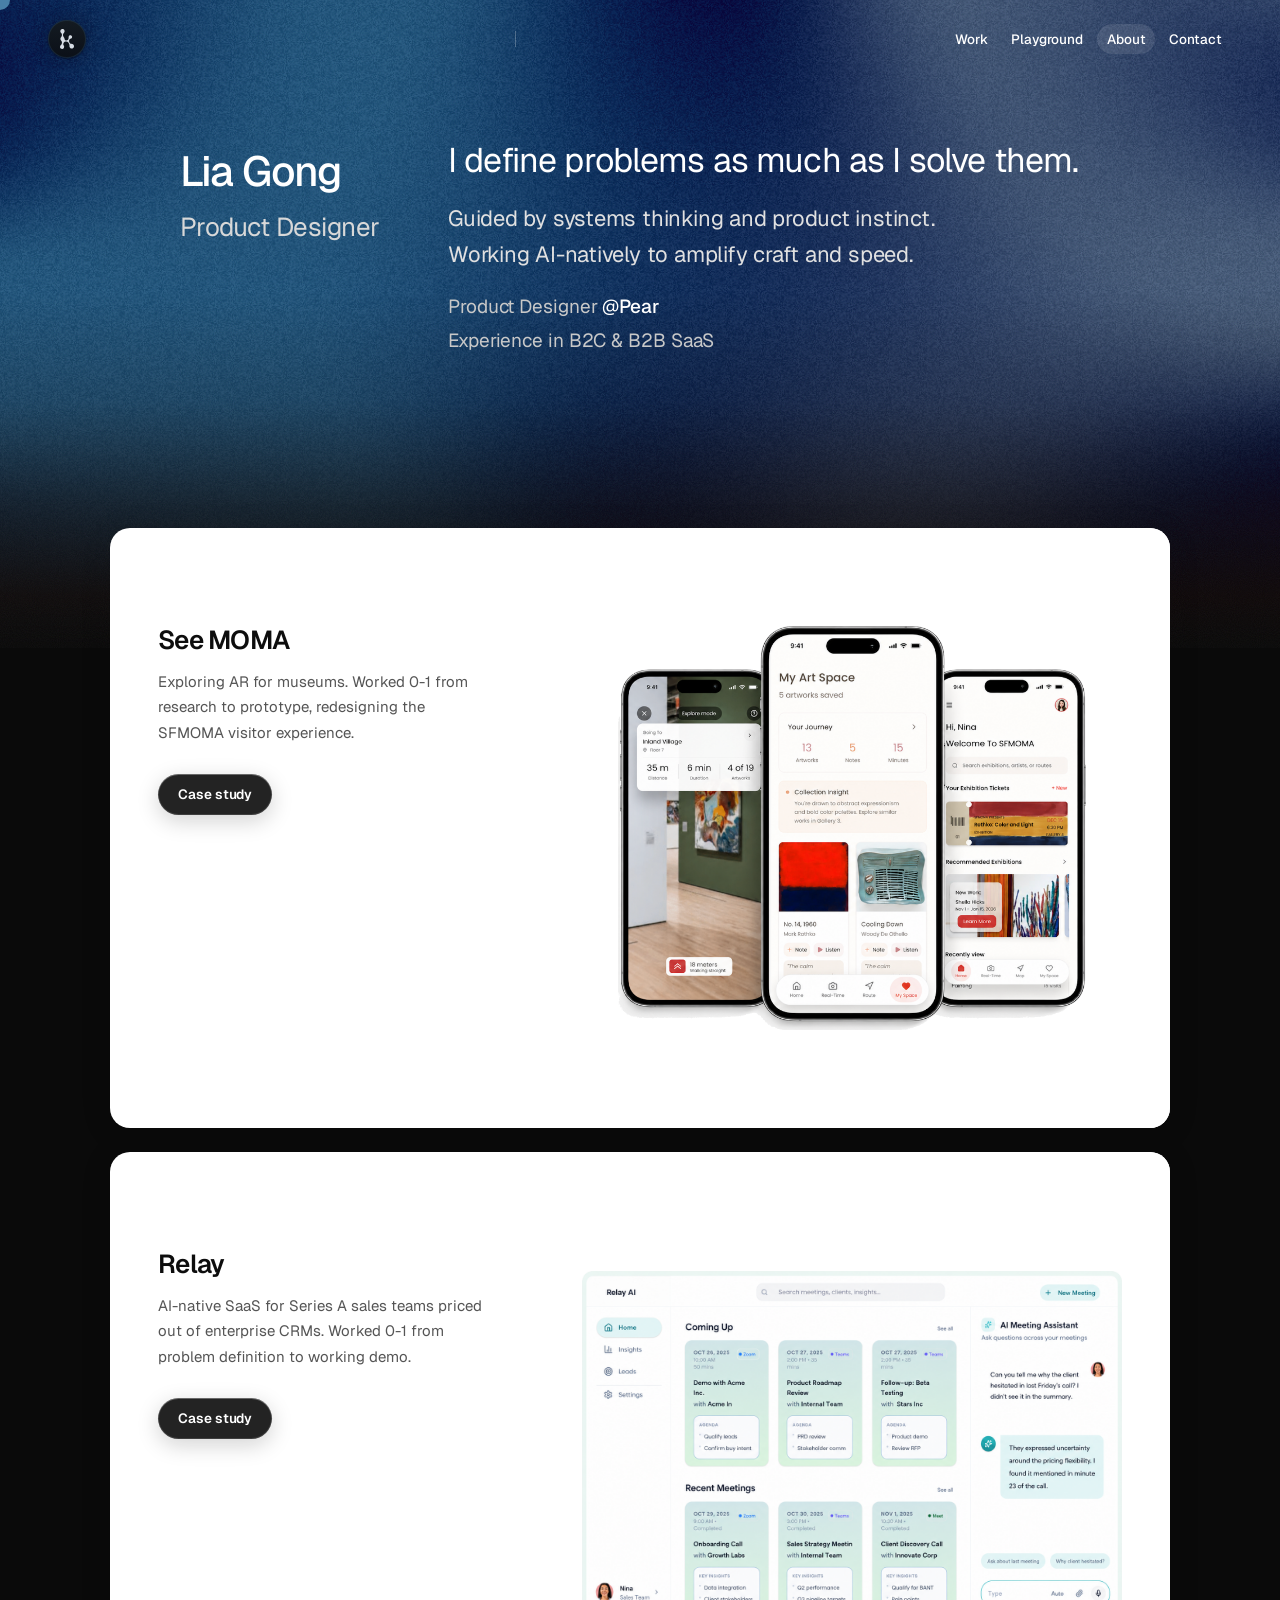
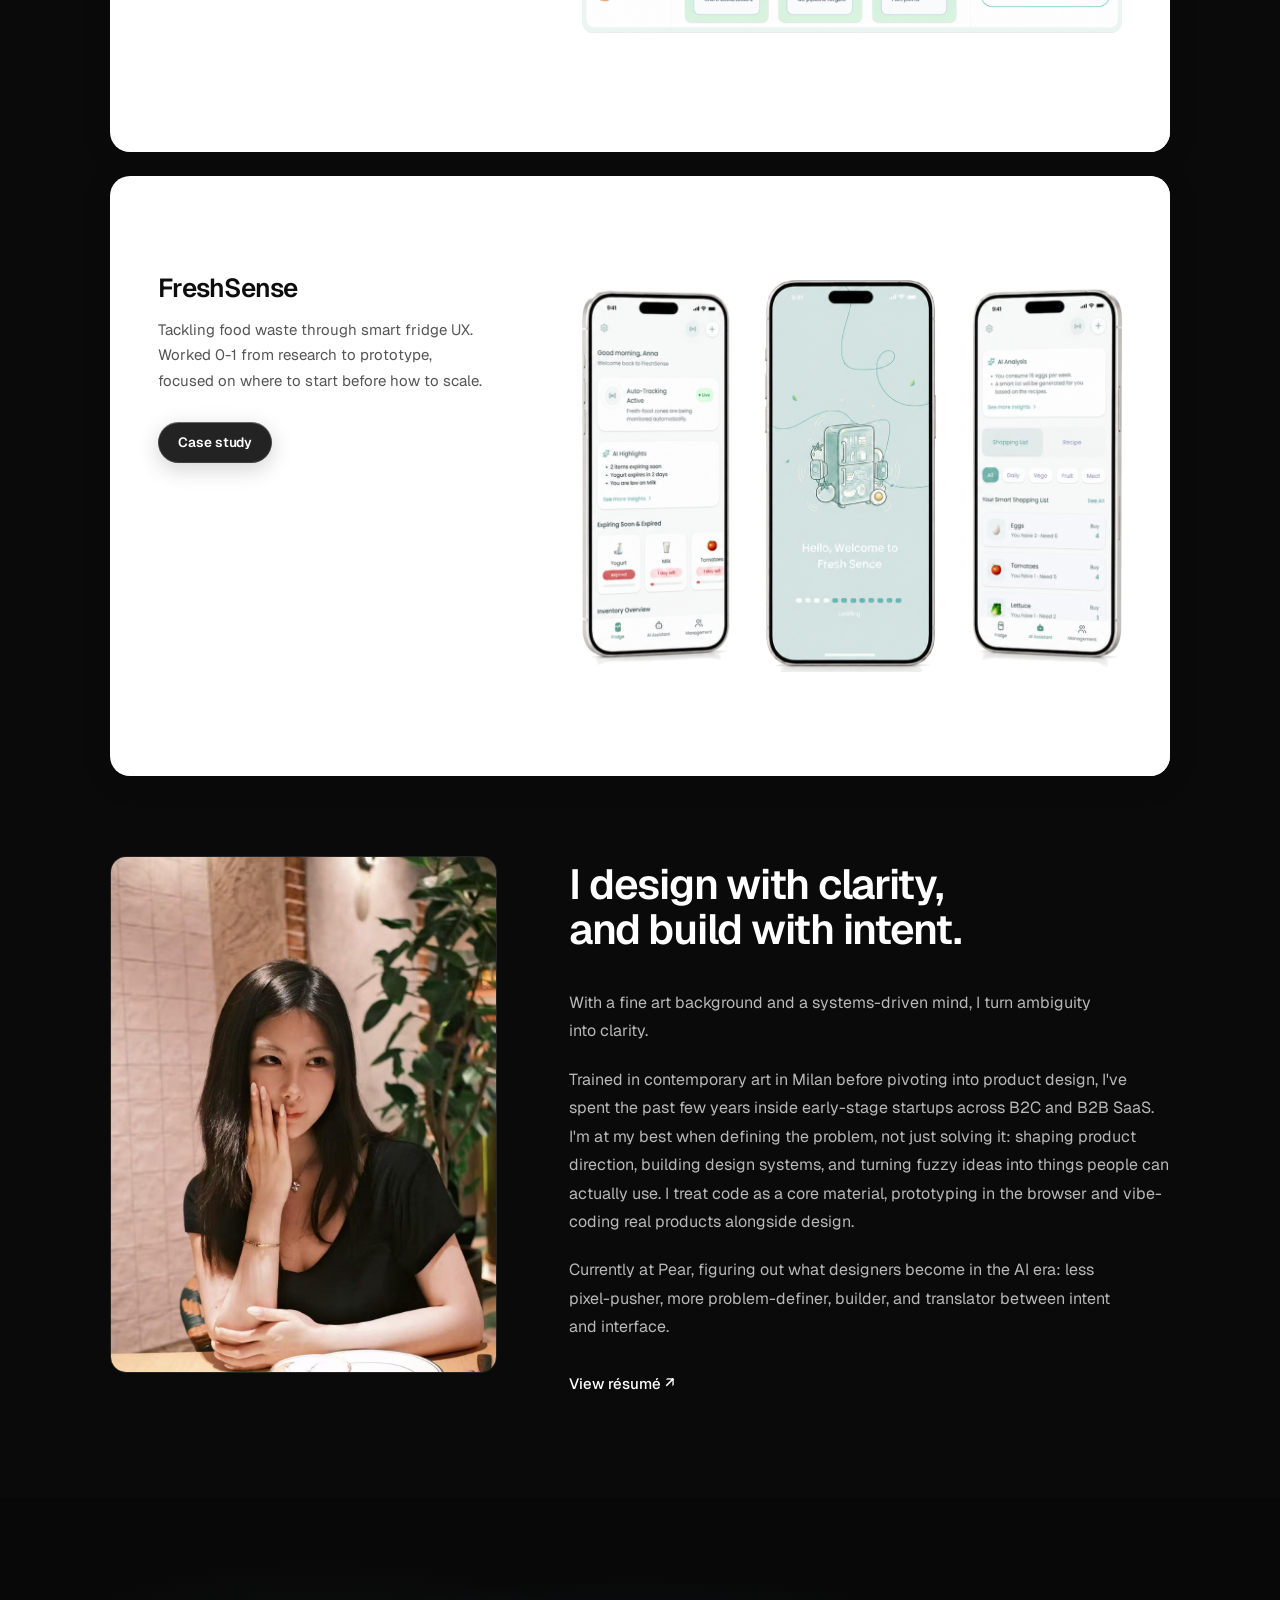
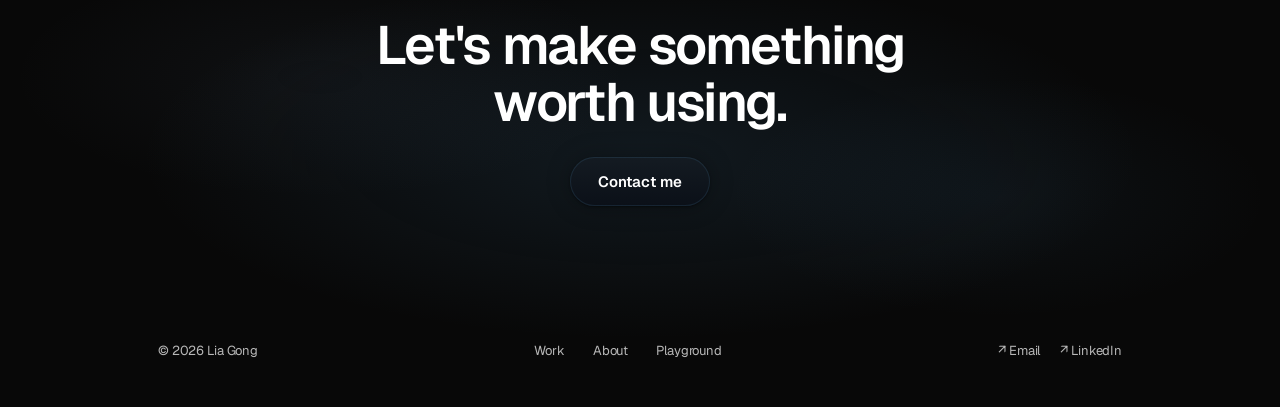
==== commit d462f597: "Add favicon (logo mark) to all pages Co-Authored-By: Claude Opus 4.7 (1M context) <noreply@anthropic" ====
--- a/index.html
+++ b/index.html
@@ -5,6 +5,8 @@
   <meta name="viewport" content="width=device-width, initial-scale=1">
   <title>Lia Gong · Product Designer</title>
   <meta name="description" content="Product designer who turns ambiguity into clarity. Guided by systems thinking and a product-first mindset.">
+
+  <link rel="icon" type="image/svg+xml" href="favicon.svg">
 
   <!-- Design tokens — single source of truth at project root -->
   <link rel="stylesheet" href="colors_and_type.css">
